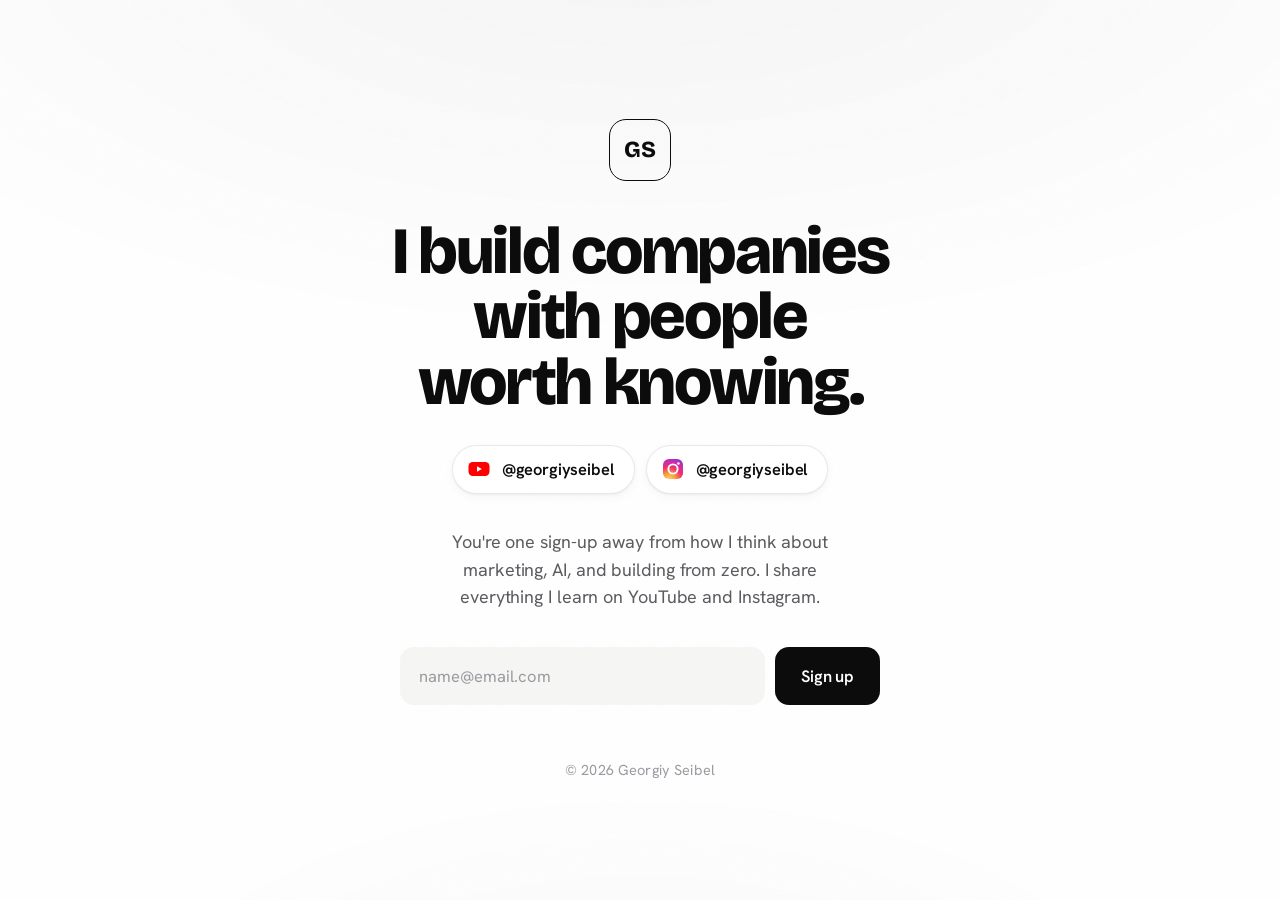
==== index.html @ 94ad02eb "Initial commit: landing page Co-Authored-By: Claude Opus 4.7 (1M context) <noreply@anthropic.com>" ====
<!DOCTYPE html>
<html lang="en">
<head>
<meta charset="UTF-8" />
<meta name="viewport" content="width=device-width, initial-scale=1.0" />
<title>Georgiy Seibel</title>
<meta name="description" content="I build companies with people worth knowing. Marketing, AI, and building from zero." />

<!-- Favicon (inline, no extra file needed) -->
<link rel="icon" type="image/svg+xml" href="data:image/svg+xml,%3Csvg%20xmlns%3D%22http%3A%2F%2Fwww.w3.org%2F2000%2Fsvg%22%20viewBox%3D%220%200%2064%2064%22%3E%3Crect%20x%3D%223%22%20y%3D%223%22%20width%3D%2258%22%20height%3D%2258%22%20rx%3D%2216%22%20fill%3D%22%23ffffff%22%20stroke%3D%22%230c0c0d%22%20stroke-width%3D%224%22%2F%3E%3Ctext%20x%3D%2232%22%20y%3D%2234%22%20font-family%3D%22Arial%2CHelvetica%2Csans-serif%22%20font-weight%3D%22800%22%20font-size%3D%2229%22%20letter-spacing%3D%22-1%22%20fill%3D%22%230c0c0d%22%20text-anchor%3D%22middle%22%20dominant-baseline%3D%22central%22%3EGS%3C%2Ftext%3E%3C%2Fsvg%3E" />

<!-- Social share preview (Open Graph + Twitter). Swap the domain below for your own. -->
<meta property="og:type" content="website" />
<meta property="og:title" content="Georgiy Seibel" />
<meta property="og:description" content="I build companies with people worth knowing. Marketing, AI, and building from zero." />
<meta property="og:url" content="https://georgiyseibel.com/" />
<meta property="og:image" content="https://georgiyseibel.com/og-image.png" />
<meta property="og:image:width" content="1200" />
<meta property="og:image:height" content="630" />
<meta property="og:image:alt" content="Georgiy Seibel — I build companies with people worth knowing." />
<meta name="twitter:card" content="summary_large_image" />
<meta name="twitter:title" content="Georgiy Seibel" />
<meta name="twitter:description" content="I build companies with people worth knowing." />
<meta name="twitter:image" content="https://georgiyseibel.com/og-image.png" />

<link rel="preconnect" href="https://fonts.googleapis.com" />
<link rel="preconnect" href="https://fonts.gstatic.com" crossorigin />
<link href="https://fonts.googleapis.com/css2?family=Bricolage+Grotesque:opsz,wght@12..96,500;12..96,700;12..96,800&family=Hanken+Grotesk:wght@400;500;600&display=swap" rel="stylesheet" />

<style>
  :root{
    --bg: #ffffff;
    --ink: #0c0c0d;
    --ink-soft: #5b5b60;
    --ink-faint: #9a9aa0;
    --line: rgba(12,12,13,.09);
    --line-strong: rgba(12,12,13,.16);
    --card: #ffffff;
    --field: #f5f5f3;
    --radius: 15px;
    --shadow-sm: 0 1px 2px rgba(12,12,13,.05), 0 3px 10px rgba(12,12,13,.04);
    --shadow-md: 0 2px 6px rgba(12,12,13,.07), 0 14px 34px rgba(12,12,13,.09);
    --display: "Bricolage Grotesque", sans-serif;
    --body: "Hanken Grotesk", sans-serif;
  }

  *{ box-sizing:border-box; margin:0; padding:0; }

  html{ -webkit-text-size-adjust:100%; }

  body{
    background: var(--bg);
    color: var(--ink);
    font-family: var(--body);
    min-height:100svh;
    display:flex;
    align-items:center;
    justify-content:center;
    padding: 56px 24px;
    line-height:1.5;
    -webkit-font-smoothing:antialiased;
    text-rendering:optimizeLegibility;
    position:relative;
    overflow-x:hidden;
  }

  /* soft light + grain for depth on the white field */
  body::before{
    content:"";
    position:fixed;
    inset:0;
    background:
      radial-gradient(120% 80% at 50% -10%, rgba(12,12,13,.045), transparent 60%),
      radial-gradient(80% 60% at 50% 120%, rgba(12,12,13,.03), transparent 55%);
    pointer-events:none;
    z-index:0;
  }
  body::after{
    content:"";
    position:fixed;
    inset:0;
    background-image:url("data:image/svg+xml,%3Csvg xmlns='http://www.w3.org/2000/svg' width='160' height='160'%3E%3Cfilter id='n'%3E%3CfeTurbulence type='fractalNoise' baseFrequency='0.85' numOctaves='2' stitchTiles='stitch'/%3E%3C/filter%3E%3Crect width='100%25' height='100%25' filter='url(%23n)'/%3E%3C/svg%3E");
    opacity:.035;
    mix-blend-mode:multiply;
    pointer-events:none;
    z-index:0;
  }

  .wrap{
    position:relative;
    z-index:1;
    width:100%;
    max-width:600px;
    text-align:center;
  }

  /* monogram mark */
  .mark{
    width:62px;
    height:62px;
    margin:0 auto 38px;
    border:1.5px solid var(--ink);
    border-radius:17px;
    display:flex;
    align-items:center;
    justify-content:center;
    font-family:var(--display);
    font-weight:800;
    font-size:23px;
    letter-spacing:-.02em;
    line-height:1;
    color:var(--ink);
    transition:transform .5s cubic-bezier(.2,.8,.2,1), box-shadow .5s ease;
  }
  .mark:hover{ transform:rotate(-4deg) scale(1.05); box-shadow:var(--shadow-md); }

  h1{
    font-family:var(--display);
    font-weight:800;
    font-size:clamp(40px, 11.5vw, 66px);
    line-height:.99;
    letter-spacing:-.035em;
    color:var(--ink);
    margin-bottom:30px;
    text-wrap:balance;
  }
  h1 em{ font-style:normal; }

  .socials{
    display:flex;
    flex-wrap:wrap;
    gap:11px;
    justify-content:center;
    margin-bottom:34px;
  }
  .pill{
    display:inline-flex;
    align-items:center;
    gap:11px;
    padding:11px 19px 11px 14px;
    background:var(--card);
    border:1px solid var(--line);
    border-radius:999px;
    text-decoration:none;
    color:var(--ink);
    font-family:var(--body);
    font-weight:600;
    font-size:16.5px;
    letter-spacing:-.01em;
    box-shadow:var(--shadow-sm);
    transition:transform .28s cubic-bezier(.2,.8,.2,1), box-shadow .28s ease, border-color .28s ease;
  }
  .pill:hover{
    transform:translateY(-3px);
    box-shadow:var(--shadow-md);
    border-color:var(--line-strong);
  }
  .pill .ic{ width:24px; height:24px; flex:none; display:block; }
  .pill .at{ color:var(--ink-faint); font-weight:500; }

  .lede{
    font-size:18px;
    line-height:1.55;
    color:var(--ink-soft);
    max-width:430px;
    margin:0 auto 36px;
    letter-spacing:-.005em;
  }

  /* form */
  form{
    display:flex;
    gap:10px;
    max-width:480px;
    margin:0 auto;
  }
  .field{
    flex:1;
    min-width:0;
    background:var(--field);
    border:1px solid transparent;
    border-radius:14px;
    padding:0 18px;
    height:58px;
    font-family:var(--body);
    font-size:16.5px;
    color:var(--ink);
    transition:border-color .2s ease, background .2s ease, box-shadow .2s ease;
  }
  .field::placeholder{ color:var(--ink-faint); }
  .field:focus{
    outline:none;
    background:#fff;
    border-color:var(--ink);
    box-shadow:0 0 0 4px rgba(12,12,13,.06);
  }
  .btn{
    flex:none;
    height:58px;
    padding:0 26px;
    border:none;
    border-radius:14px;
    background:var(--ink);
    color:#fff;
    font-family:var(--body);
    font-weight:600;
    font-size:16.5px;
    letter-spacing:-.01em;
    cursor:pointer;
    transition:transform .2s cubic-bezier(.2,.8,.2,1), opacity .2s ease, box-shadow .2s ease;
  }
  .btn:hover{ transform:translateY(-2px); box-shadow:0 10px 24px rgba(12,12,13,.22); }
  .btn:active{ transform:translateY(0); }

  .done{
    max-width:480px;
    margin:0 auto;
    height:58px;
    display:none;
    align-items:center;
    justify-content:center;
    gap:9px;
    border:1px solid var(--line);
    border-radius:14px;
    background:var(--card);
    color:var(--ink);
    font-weight:600;
    font-size:16.5px;
    letter-spacing:-.01em;
    box-shadow:var(--shadow-sm);
  }
  .done svg{ width:19px; height:19px; }

  footer{
    margin-top:54px;
    color:var(--ink-faint);
    font-size:14.5px;
    letter-spacing:.01em;
  }

  /* staggered reveal */
  .reveal{ opacity:0; transform:translateY(14px); animation:rise .8s cubic-bezier(.2,.8,.2,1) forwards; }
  @keyframes rise{ to{ opacity:1; transform:none; } }
  .d1{ animation-delay:.05s } .d2{ animation-delay:.16s } .d3{ animation-delay:.27s }
  .d4{ animation-delay:.38s } .d5{ animation-delay:.49s } .d6{ animation-delay:.60s }

  @media (prefers-reduced-motion: reduce){
    .reveal{ animation:none; opacity:1; transform:none; }
    *{ transition:none !important; }
  }

  @media (max-width:420px){
    form{ flex-wrap:wrap; }
    .btn{ width:100%; }
  }
</style>
</head>
<body>
  <main class="wrap">
    <div class="mark reveal d1" aria-label="Georgiy Seibel">GS</div>

    <h1 class="reveal d2">I build companies with people worth&nbsp;<em>knowing.</em></h1>

    <nav class="socials reveal d3" aria-label="Social links">
      <a class="pill" href="https://youtube.com/@georgiyseibel" target="_blank" rel="noopener">
        <svg class="ic" viewBox="0 0 24 24" aria-hidden="true">
          <rect x="1.5" y="5" width="21" height="14" rx="4.2" fill="#FF0000"/>
          <path d="M10 9.2v5.6l4.8-2.8z" fill="#fff"/>
        </svg>
        <span>@georgiyseibel</span>
      </a>

      <a class="pill" href="https://instagram.com/georgiyseibel" target="_blank" rel="noopener">
        <svg class="ic" viewBox="0 0 24 24" aria-hidden="true">
          <defs>
            <radialGradient id="ig" cx="30%" cy="105%" r="130%">
              <stop offset="0%" stop-color="#FFD776"/>
              <stop offset="25%" stop-color="#F8A03C"/>
              <stop offset="50%" stop-color="#F02F6E"/>
              <stop offset="75%" stop-color="#C12CB6"/>
              <stop offset="100%" stop-color="#6A37D8"/>
            </radialGradient>
          </defs>
          <rect x="2" y="2" width="20" height="20" rx="6" fill="url(#ig)"/>
          <circle cx="12" cy="12" r="4.6" fill="none" stroke="#fff" stroke-width="1.9"/>
          <circle cx="17.4" cy="6.6" r="1.25" fill="#fff"/>
        </svg>
        <span>@georgiyseibel</span>
      </a>
    </nav>

    <p class="lede reveal d4">
      You're one sign-up away from how I think about marketing, AI, and
      building from zero. I share everything I learn on YouTube and Instagram.
    </p>

    <form class="reveal d5" id="signup" novalidate>
      <input class="field" type="email" id="email" placeholder="name@email.com" autocomplete="email" aria-label="Email address" />
      <button class="btn" type="submit">Sign up</button>
    </form>

    <div class="done reveal" id="done" role="status">
      <svg viewBox="0 0 24 24" fill="none" aria-hidden="true">
        <path d="M5 12.5l4.2 4.2L19 7" stroke="#0c0c0d" stroke-width="2.4" stroke-linecap="round" stroke-linejoin="round"/>
      </svg>
      You're in — talk soon.
    </div>

    <footer class="reveal d6">© 2026 Georgiy Seibel</footer>
  </main>

<script>
  // Client-side only. To capture real emails, point this at a backend
  // (e.g. a Supabase table, Formspree, or your own endpoint).
  var form = document.getElementById('signup');
  var done = document.getElementById('done');
  var email = document.getElementById('email');

  form.addEventListener('submit', function (e) {
    e.preventDefault();
    var value = email.value.trim();
    var valid = /^[^\s@]+@[^\s@]+\.[^\s@]+$/.test(value);
    if (!valid) {
      email.focus();
      email.style.borderColor = '#e0483c';
      email.style.boxShadow = '0 0 0 4px rgba(224,72,60,.10)';
      return;
    }
    form.style.display = 'none';
    done.style.display = 'flex';
  });

  email.addEventListener('input', function () {
    email.style.borderColor = '';
    email.style.boxShadow = '';
  });
</script>
</body>
</html>
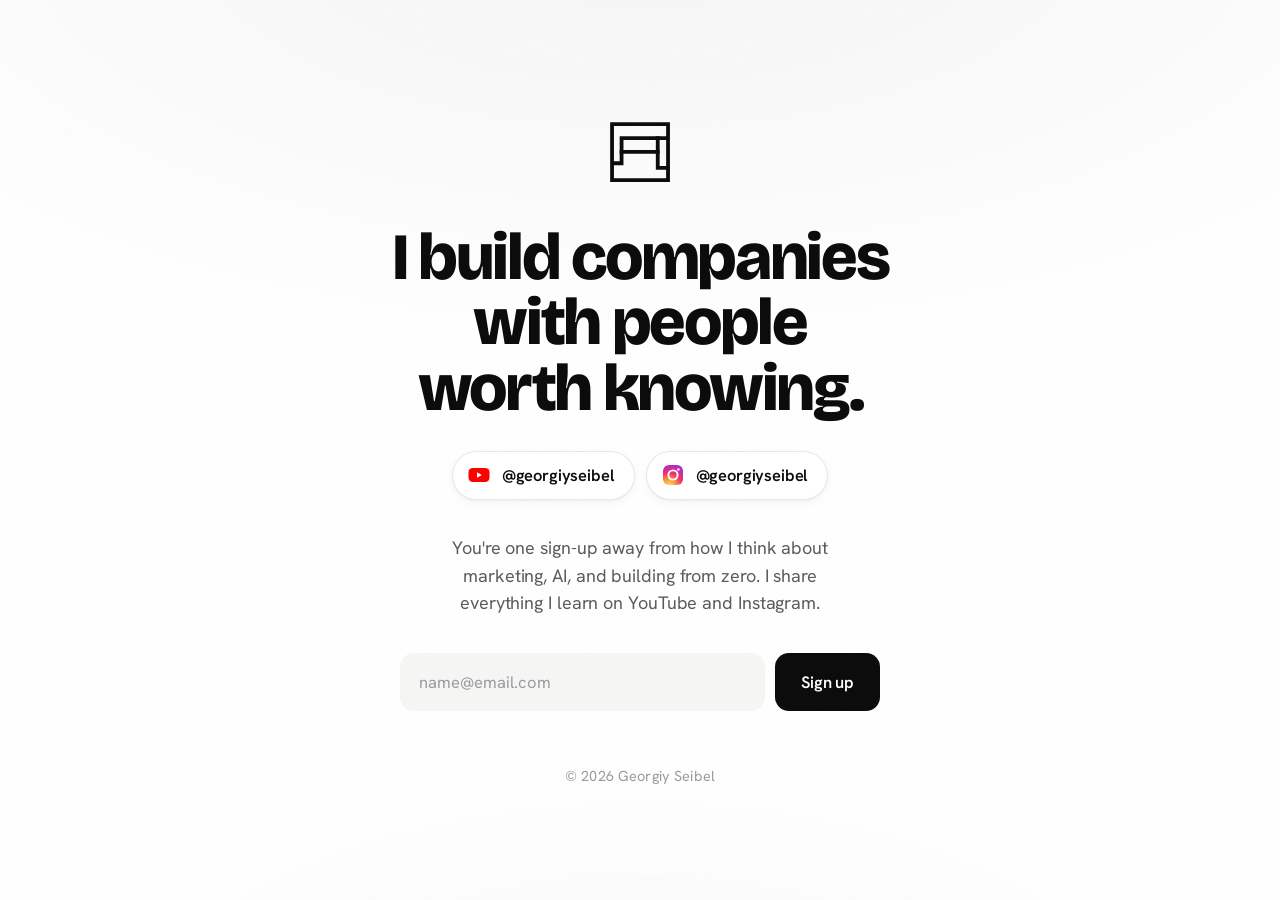
==== commit 2097fc14: "Replace text monogram with SG logo SVG Co-Authored-By: Claude Opus 4.7 (1M context) <noreply@anthrop" ====
--- a/index.html
+++ b/index.html
@@ -7,7 +7,7 @@
 <meta name="description" content="I build companies with people worth knowing. Marketing, AI, and building from zero." />
 
 <!-- Favicon (inline, no extra file needed) -->
-<link rel="icon" type="image/svg+xml" href="data:image/svg+xml,%3Csvg%20xmlns%3D%22http%3A%2F%2Fwww.w3.org%2F2000%2Fsvg%22%20viewBox%3D%220%200%2064%2064%22%3E%3Crect%20x%3D%223%22%20y%3D%223%22%20width%3D%2258%22%20height%3D%2258%22%20rx%3D%2216%22%20fill%3D%22%23ffffff%22%20stroke%3D%22%230c0c0d%22%20stroke-width%3D%224%22%2F%3E%3Ctext%20x%3D%2232%22%20y%3D%2234%22%20font-family%3D%22Arial%2CHelvetica%2Csans-serif%22%20font-weight%3D%22800%22%20font-size%3D%2229%22%20letter-spacing%3D%22-1%22%20fill%3D%22%230c0c0d%22%20text-anchor%3D%22middle%22%20dominant-baseline%3D%22central%22%3EGS%3C%2Ftext%3E%3C%2Fsvg%3E" />
+<link rel="icon" type="image/svg+xml" href="logo.svg" />
 
 <!-- Social share preview (Open Graph + Twitter). Swap the domain below for your own. -->
 <meta property="og:type" content="website" />
@@ -96,23 +96,15 @@
 
   /* monogram mark */
   .mark{
-    width:62px;
-    height:62px;
-    margin:0 auto 38px;
-    border:1.5px solid var(--ink);
-    border-radius:17px;
-    display:flex;
-    align-items:center;
-    justify-content:center;
-    font-family:var(--display);
-    font-weight:800;
-    font-size:23px;
-    letter-spacing:-.02em;
-    line-height:1;
-    color:var(--ink);
-    transition:transform .5s cubic-bezier(.2,.8,.2,1), box-shadow .5s ease;
-  }
-  .mark:hover{ transform:rotate(-4deg) scale(1.05); box-shadow:var(--shadow-md); }
+    width:78px;
+    height:78px;
+    margin:0 auto 34px;
+    display:block;
+    color:var(--ink);
+    transition:transform .5s cubic-bezier(.2,.8,.2,1);
+  }
+  .mark:hover{ transform:rotate(-4deg) scale(1.05); }
+  .mark svg{ width:100%; height:100%; display:block; }
 
   h1{
     font-family:var(--display);
@@ -257,7 +249,13 @@
 </head>
 <body>
   <main class="wrap">
-    <div class="mark reveal d1" aria-label="Georgiy Seibel">GS</div>
+    <div class="mark reveal d1" aria-label="Georgiy Seibel">
+      <svg viewBox="0 0 1024 1024" fill="none" stroke="currentColor" stroke-width="50" stroke-linejoin="miter" stroke-linecap="square" aria-hidden="true">
+        <path d="M 145 660 L 145 145 L 880 145 L 880 880 L 145 880 L 145 660 L 270 660 L 270 330 L 880 330" />
+        <path d="M 270 510 L 745 510 L 745 720 L 880 720" />
+        <path d="M 745 510 L 745 330" />
+      </svg>
+    </div>
 
     <h1 class="reveal d2">I build companies with people worth&nbsp;<em>knowing.</em></h1>
 
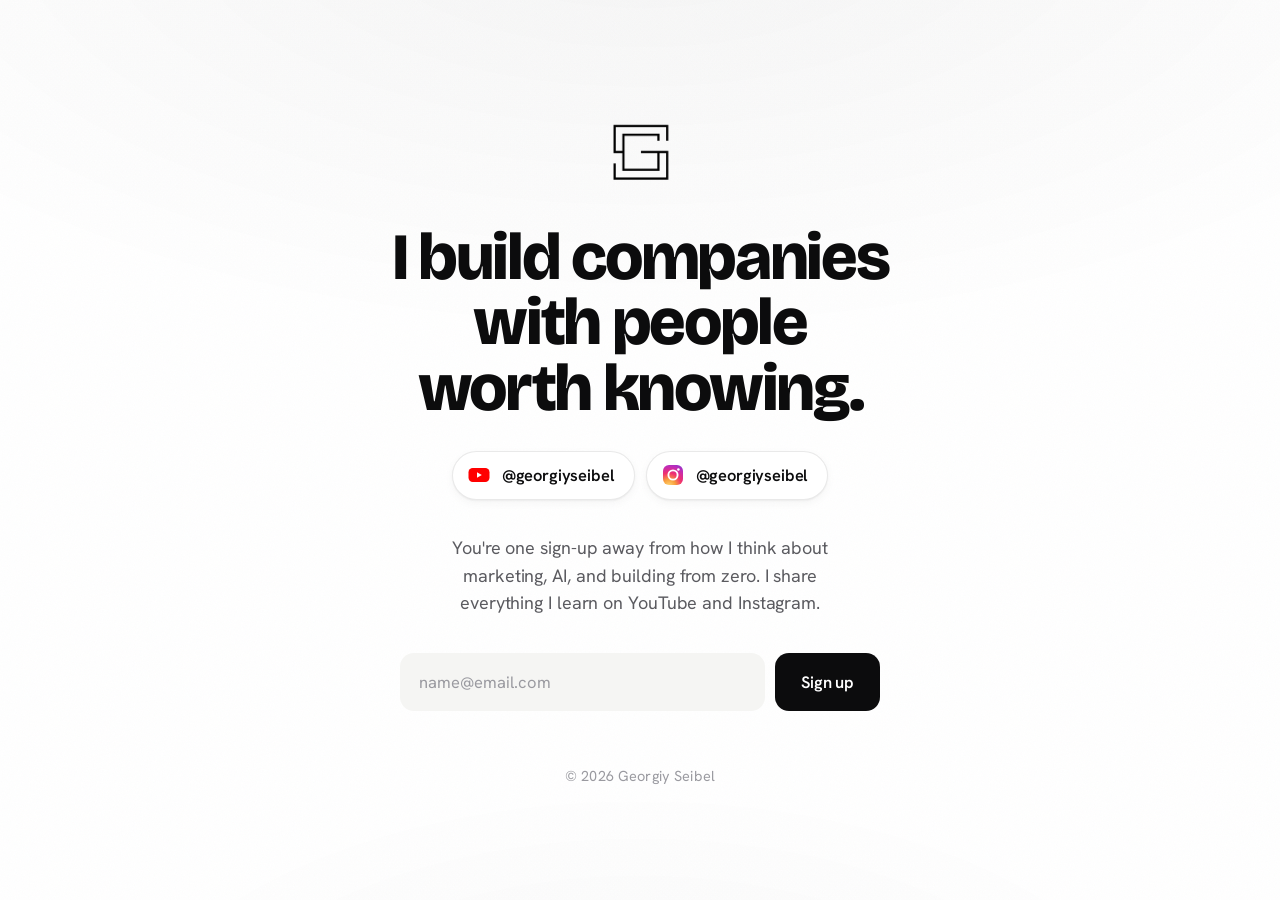
==== commit ccae7f58: "Use real SG logo PNG (transparent) Co-Authored-By: Claude Opus 4.7 (1M context) <noreply@anthropic.c" ====
--- a/index.html
+++ b/index.html
@@ -7,7 +7,7 @@
 <meta name="description" content="I build companies with people worth knowing. Marketing, AI, and building from zero." />
 
 <!-- Favicon (inline, no extra file needed) -->
-<link rel="icon" type="image/svg+xml" href="logo.svg" />
+<link rel="icon" type="image/png" href="logo.png" />
 
 <!-- Social share preview (Open Graph + Twitter). Swap the domain below for your own. -->
 <meta property="og:type" content="website" />
@@ -104,7 +104,7 @@
     transition:transform .5s cubic-bezier(.2,.8,.2,1);
   }
   .mark:hover{ transform:rotate(-4deg) scale(1.05); }
-  .mark svg{ width:100%; height:100%; display:block; }
+  .mark img{ width:100%; height:100%; display:block; }
 
   h1{
     font-family:var(--display);
@@ -250,11 +250,7 @@
 <body>
   <main class="wrap">
     <div class="mark reveal d1" aria-label="Georgiy Seibel">
-      <svg viewBox="0 0 1024 1024" fill="none" stroke="currentColor" stroke-width="50" stroke-linejoin="miter" stroke-linecap="square" aria-hidden="true">
-        <path d="M 145 660 L 145 145 L 880 145 L 880 880 L 145 880 L 145 660 L 270 660 L 270 330 L 880 330" />
-        <path d="M 270 510 L 745 510 L 745 720 L 880 720" />
-        <path d="M 745 510 L 745 330" />
-      </svg>
+      <img src="logo.png" alt="Georgiy Seibel" />
     </div>
 
     <h1 class="reveal d2">I build companies with people worth&nbsp;<em>knowing.</em></h1>
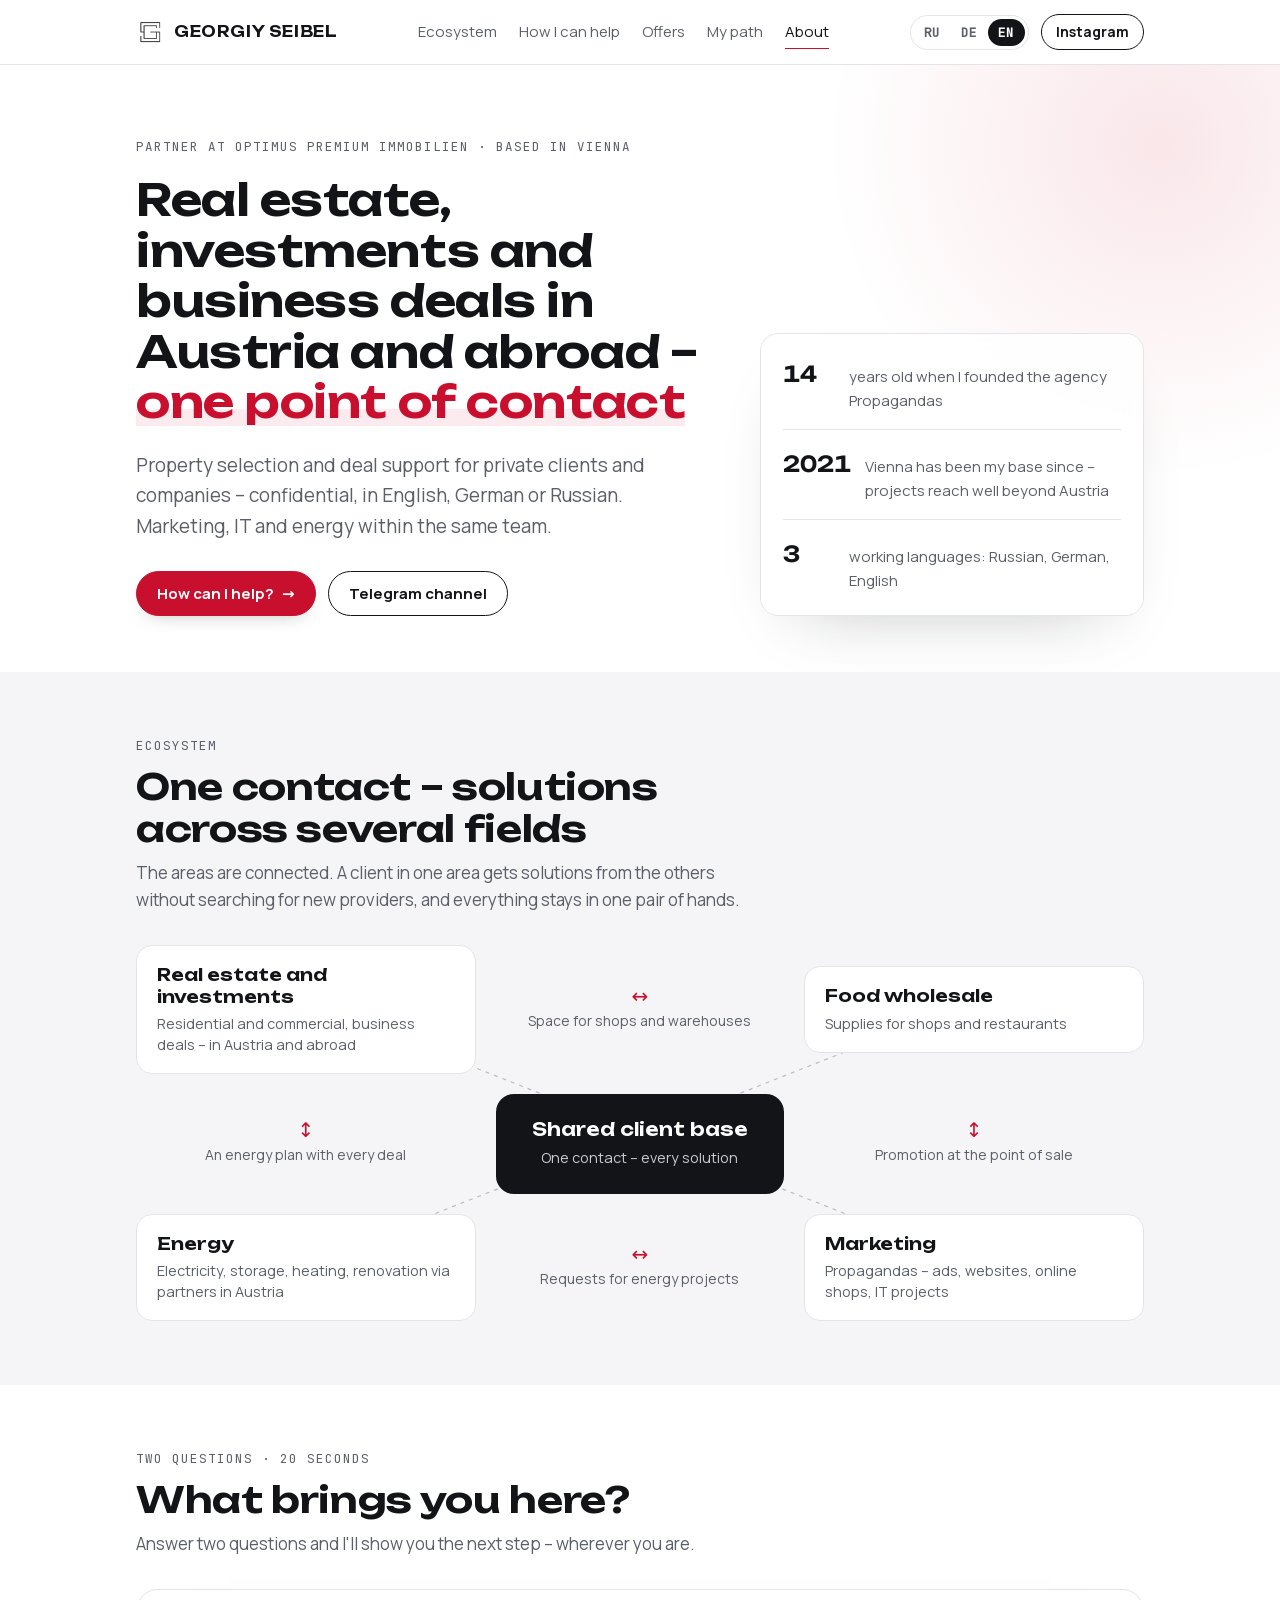
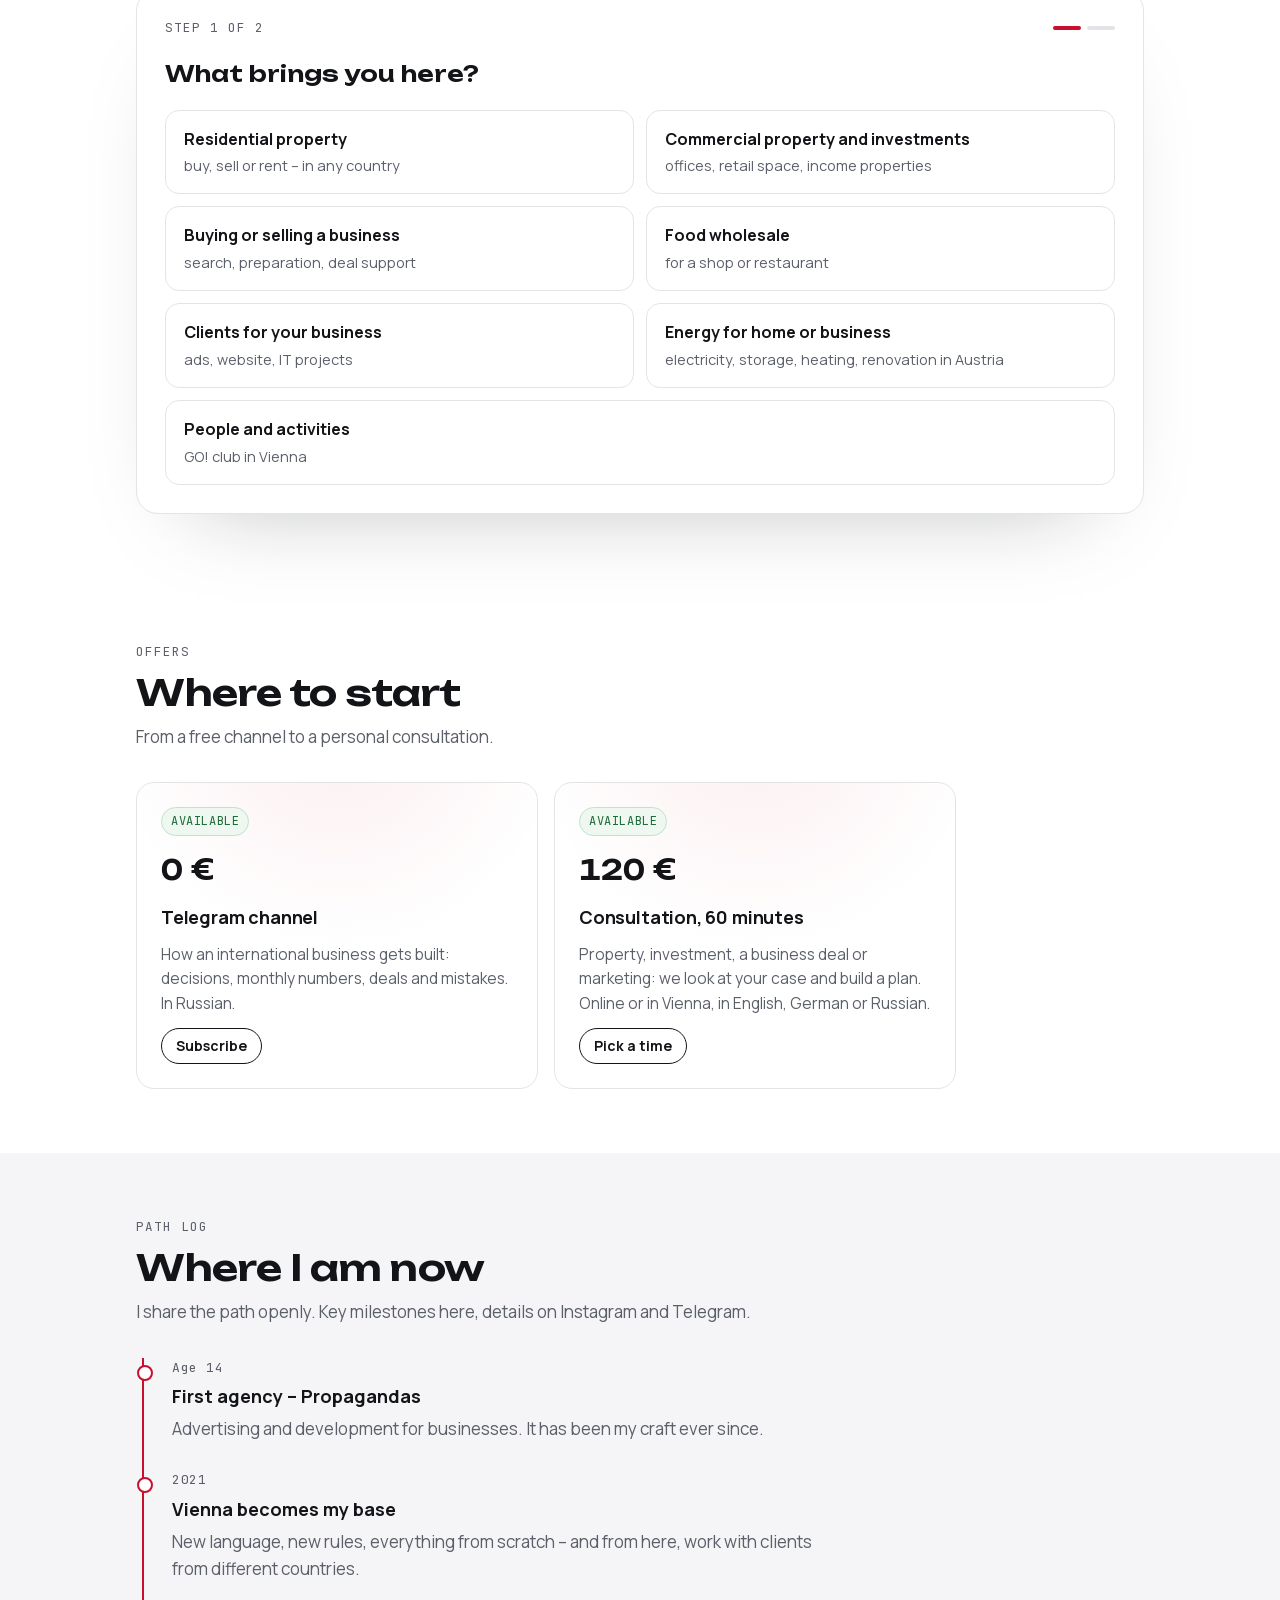
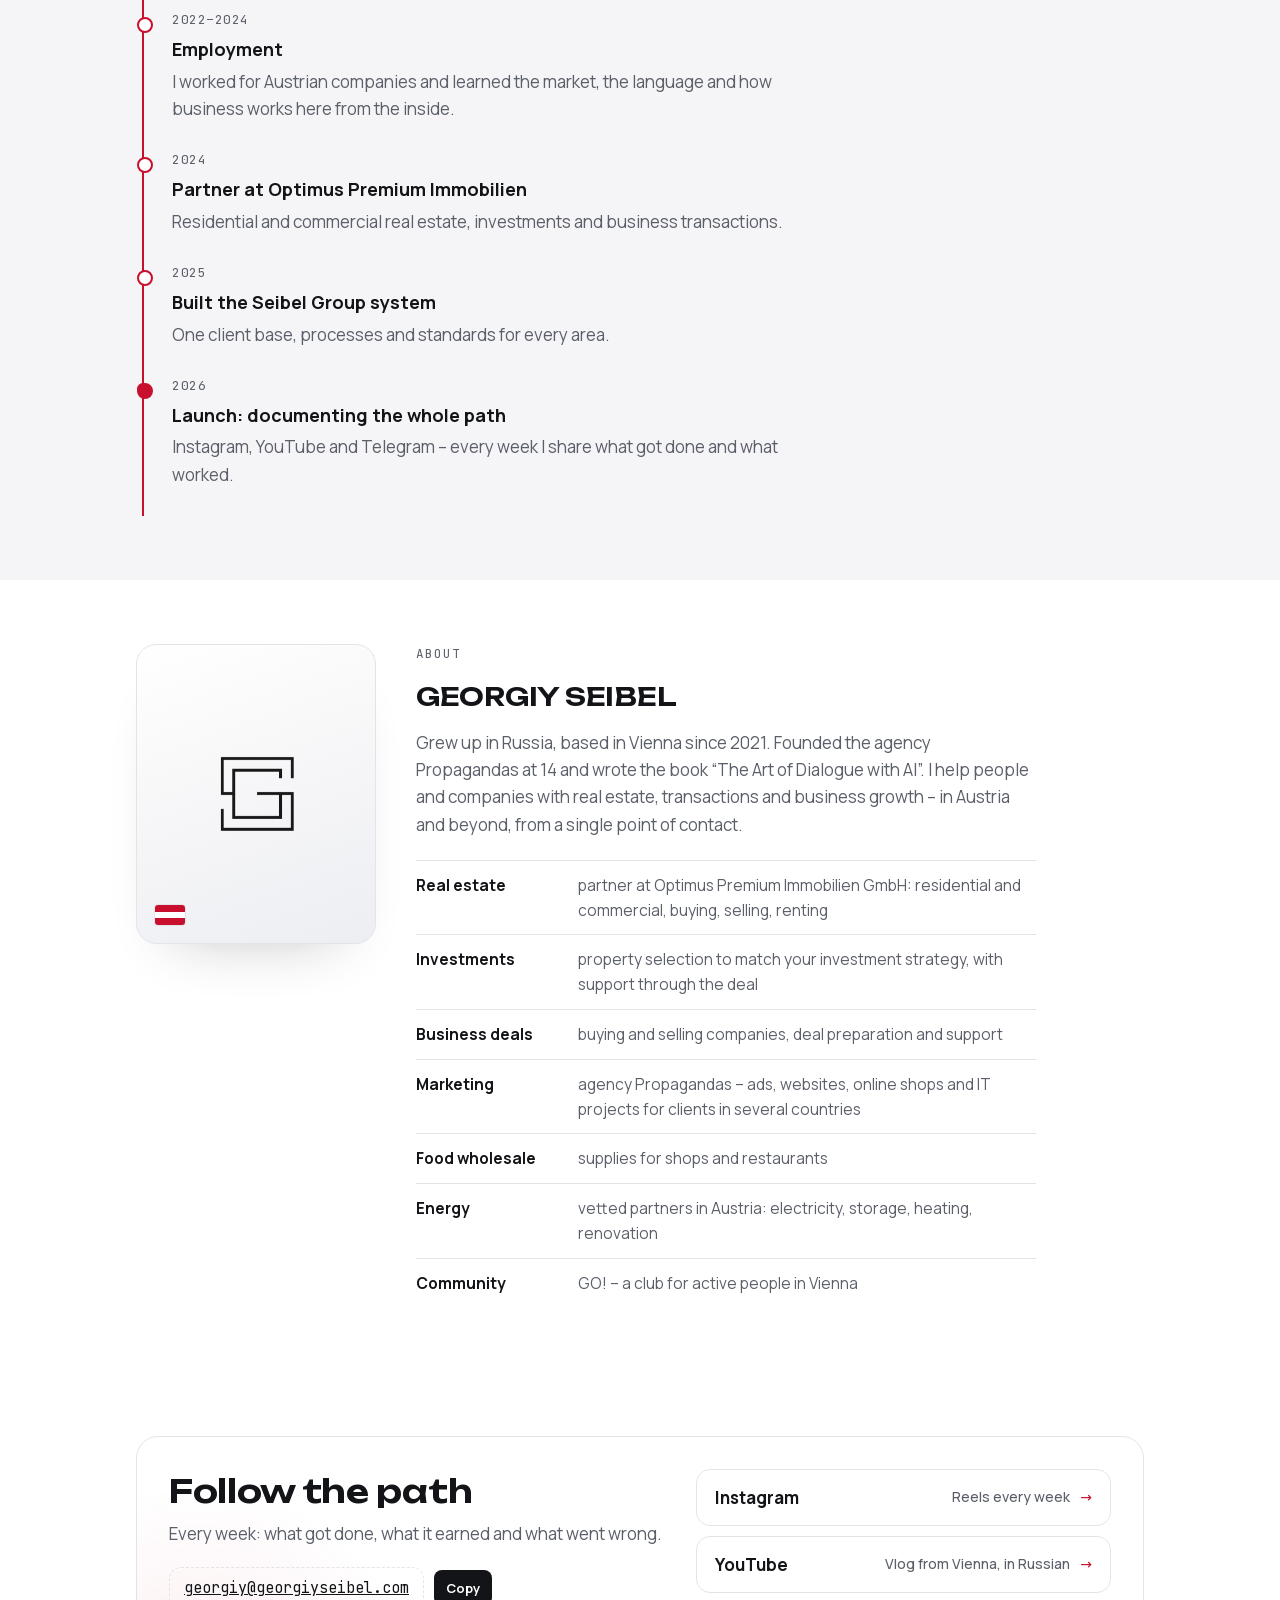
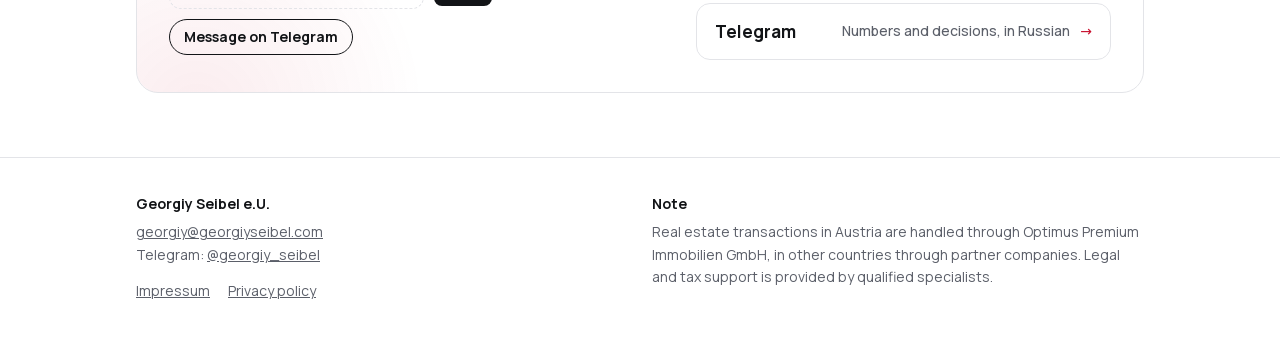
==== commit 56140384: "Relaunch site: new positioning, legal pages, self-hosted fonts" ====
--- a/index.html
+++ b/index.html
@@ -1,333 +1,836 @@
-<!DOCTYPE html>
-<html lang="en">
+<!doctype html>
+<html lang="ru">
 <head>
-<meta charset="UTF-8" />
-<meta name="viewport" content="width=device-width, initial-scale=1.0" />
-<title>Georgiy Seibel</title>
-<meta name="description" content="I build companies with people worth knowing. Marketing, AI, and building from zero." />
-
-<!-- Favicon (inline, no extra file needed) -->
-<link rel="icon" type="image/png" href="logo.png" />
-
-<!-- Social share preview (Open Graph + Twitter). Swap the domain below for your own. -->
-<meta property="og:type" content="website" />
-<meta property="og:title" content="Georgiy Seibel" />
-<meta property="og:description" content="I build companies with people worth knowing. Marketing, AI, and building from zero." />
-<meta property="og:url" content="https://georgiyseibel.com/" />
-<meta property="og:image" content="https://georgiyseibel.com/og-image.png" />
-<meta property="og:image:width" content="1200" />
-<meta property="og:image:height" content="630" />
-<meta property="og:image:alt" content="Georgiy Seibel — I build companies with people worth knowing." />
-<meta name="twitter:card" content="summary_large_image" />
-<meta name="twitter:title" content="Georgiy Seibel" />
-<meta name="twitter:description" content="I build companies with people worth knowing." />
-<meta name="twitter:image" content="https://georgiyseibel.com/og-image.png" />
-
-<link rel="preconnect" href="https://fonts.googleapis.com" />
-<link rel="preconnect" href="https://fonts.gstatic.com" crossorigin />
-<link href="https://fonts.googleapis.com/css2?family=Bricolage+Grotesque:opsz,wght@12..96,500;12..96,700;12..96,800&family=Hanken+Grotesk:wght@400;500;600&display=swap" rel="stylesheet" />
-
+<meta charset="utf-8">
+<meta name="viewport" content="width=device-width, initial-scale=1, viewport-fit=cover">
+<title>GEORGIY SEIBEL</title>
+<meta name="description" content="Недвижимость, инвестиции и сделки с бизнесом в Австрии и за рубежом – из одних рук. Партнёр Optimus Premium Immobilien, база в Вене.">
+<script>document.documentElement.classList.add("js")</script>
+<link rel="icon" type="image/png" href="logo.png">
+<link rel="canonical" href="https://georgiyseibel.com/">
+<meta property="og:type" content="website">
+<meta property="og:url" content="https://georgiyseibel.com/">
+<meta property="og:title" content="GEORGIY SEIBEL">
+<meta property="og:description" content="Недвижимость, инвестиции и сделки с бизнесом в Австрии и за рубежом – из одних рук. Партнёр Optimus Premium Immobilien, база в Вене.">
+<meta property="og:image" content="https://georgiyseibel.com/logo.png">
+<link rel="preload" href="fonts/manrope-cyrillic.woff2" as="font" type="font/woff2" crossorigin>
+<link rel="preload" href="fonts/unbounded-cyrillic.woff2" as="font" type="font/woff2" crossorigin>
+<link rel="stylesheet" href="fonts/fonts.css">
 <style>
-  :root{
-    --bg: #ffffff;
-    --ink: #0c0c0d;
-    --ink-soft: #5b5b60;
-    --ink-faint: #9a9aa0;
-    --line: rgba(12,12,13,.09);
-    --line-strong: rgba(12,12,13,.16);
-    --card: #ffffff;
-    --field: #f5f5f3;
-    --radius: 15px;
-    --shadow-sm: 0 1px 2px rgba(12,12,13,.05), 0 3px 10px rgba(12,12,13,.04);
-    --shadow-md: 0 2px 6px rgba(12,12,13,.07), 0 14px 34px rgba(12,12,13,.09);
-    --display: "Bricolage Grotesque", sans-serif;
-    --body: "Hanken Grotesk", sans-serif;
-  }
-
-  *{ box-sizing:border-box; margin:0; padding:0; }
-
-  html{ -webkit-text-size-adjust:100%; }
-
-  body{
-    background: var(--bg);
-    color: var(--ink);
-    font-family: var(--body);
-    min-height:100svh;
-    display:flex;
-    align-items:center;
-    justify-content:center;
-    padding: 56px 24px;
-    line-height:1.5;
-    -webkit-font-smoothing:antialiased;
-    text-rendering:optimizeLegibility;
-    position:relative;
-    overflow-x:hidden;
-  }
-
-  /* soft light + grain for depth on the white field */
-  body::before{
-    content:"";
-    position:fixed;
-    inset:0;
-    background:
-      radial-gradient(120% 80% at 50% -10%, rgba(12,12,13,.045), transparent 60%),
-      radial-gradient(80% 60% at 50% 120%, rgba(12,12,13,.03), transparent 55%);
-    pointer-events:none;
-    z-index:0;
-  }
-  body::after{
-    content:"";
-    position:fixed;
-    inset:0;
-    background-image:url("data:image/svg+xml,%3Csvg xmlns='http://www.w3.org/2000/svg' width='160' height='160'%3E%3Cfilter id='n'%3E%3CfeTurbulence type='fractalNoise' baseFrequency='0.85' numOctaves='2' stitchTiles='stitch'/%3E%3C/filter%3E%3Crect width='100%25' height='100%25' filter='url(%23n)'/%3E%3C/svg%3E");
-    opacity:.035;
-    mix-blend-mode:multiply;
-    pointer-events:none;
-    z-index:0;
-  }
-
-  .wrap{
-    position:relative;
-    z-index:1;
-    width:100%;
-    max-width:600px;
-    text-align:center;
-  }
-
-  /* monogram mark */
-  .mark{
-    width:78px;
-    height:78px;
-    margin:0 auto 34px;
-    display:block;
-    color:var(--ink);
-    transition:transform .5s cubic-bezier(.2,.8,.2,1);
-  }
-  .mark:hover{ transform:rotate(-4deg) scale(1.05); }
-  .mark img{ width:100%; height:100%; display:block; }
-
-  h1{
-    font-family:var(--display);
-    font-weight:800;
-    font-size:clamp(40px, 11.5vw, 66px);
-    line-height:.99;
-    letter-spacing:-.035em;
-    color:var(--ink);
-    margin-bottom:30px;
-    text-wrap:balance;
-  }
-  h1 em{ font-style:normal; }
-
-  .socials{
-    display:flex;
-    flex-wrap:wrap;
-    gap:11px;
-    justify-content:center;
-    margin-bottom:34px;
-  }
-  .pill{
-    display:inline-flex;
-    align-items:center;
-    gap:11px;
-    padding:11px 19px 11px 14px;
-    background:var(--card);
-    border:1px solid var(--line);
-    border-radius:999px;
-    text-decoration:none;
-    color:var(--ink);
-    font-family:var(--body);
-    font-weight:600;
-    font-size:16.5px;
-    letter-spacing:-.01em;
-    box-shadow:var(--shadow-sm);
-    transition:transform .28s cubic-bezier(.2,.8,.2,1), box-shadow .28s ease, border-color .28s ease;
-  }
-  .pill:hover{
-    transform:translateY(-3px);
-    box-shadow:var(--shadow-md);
-    border-color:var(--line-strong);
-  }
-  .pill .ic{ width:24px; height:24px; flex:none; display:block; }
-  .pill .at{ color:var(--ink-faint); font-weight:500; }
-
-  .lede{
-    font-size:18px;
-    line-height:1.55;
-    color:var(--ink-soft);
-    max-width:430px;
-    margin:0 auto 36px;
-    letter-spacing:-.005em;
-  }
-
-  /* form */
-  form{
-    display:flex;
-    gap:10px;
-    max-width:480px;
-    margin:0 auto;
-  }
-  .field{
-    flex:1;
-    min-width:0;
-    background:var(--field);
-    border:1px solid transparent;
-    border-radius:14px;
-    padding:0 18px;
-    height:58px;
-    font-family:var(--body);
-    font-size:16.5px;
-    color:var(--ink);
-    transition:border-color .2s ease, background .2s ease, box-shadow .2s ease;
-  }
-  .field::placeholder{ color:var(--ink-faint); }
-  .field:focus{
-    outline:none;
-    background:#fff;
-    border-color:var(--ink);
-    box-shadow:0 0 0 4px rgba(12,12,13,.06);
-  }
-  .btn{
-    flex:none;
-    height:58px;
-    padding:0 26px;
-    border:none;
-    border-radius:14px;
-    background:var(--ink);
-    color:#fff;
-    font-family:var(--body);
-    font-weight:600;
-    font-size:16.5px;
-    letter-spacing:-.01em;
-    cursor:pointer;
-    transition:transform .2s cubic-bezier(.2,.8,.2,1), opacity .2s ease, box-shadow .2s ease;
-  }
-  .btn:hover{ transform:translateY(-2px); box-shadow:0 10px 24px rgba(12,12,13,.22); }
-  .btn:active{ transform:translateY(0); }
-
-  .done{
-    max-width:480px;
-    margin:0 auto;
-    height:58px;
-    display:none;
-    align-items:center;
-    justify-content:center;
-    gap:9px;
-    border:1px solid var(--line);
-    border-radius:14px;
-    background:var(--card);
-    color:var(--ink);
-    font-weight:600;
-    font-size:16.5px;
-    letter-spacing:-.01em;
-    box-shadow:var(--shadow-sm);
-  }
-  .done svg{ width:19px; height:19px; }
-
-  footer{
-    margin-top:54px;
-    color:var(--ink-faint);
-    font-size:14.5px;
-    letter-spacing:.01em;
-  }
-
-  /* staggered reveal */
-  .reveal{ opacity:0; transform:translateY(14px); animation:rise .8s cubic-bezier(.2,.8,.2,1) forwards; }
-  @keyframes rise{ to{ opacity:1; transform:none; } }
-  .d1{ animation-delay:.05s } .d2{ animation-delay:.16s } .d3{ animation-delay:.27s }
-  .d4{ animation-delay:.38s } .d5{ animation-delay:.49s } .d6{ animation-delay:.60s }
-
-  @media (prefers-reduced-motion: reduce){
-    .reveal{ animation:none; opacity:1; transform:none; }
-    *{ transition:none !important; }
-  }
-
-  @media (max-width:420px){
-    form{ flex-wrap:wrap; }
-    .btn{ width:100%; }
-  }
+:root{
+  --bg:#ffffff; --ink:#121417; --muted:#5b5f69; --line:#e3e4e8; --soft:#f5f5f7;
+  --red:#c8102e; --red-soft:#fcebee; --red-ink:#8f0b21;
+  --f-display:"Unbounded","Manrope",system-ui,sans-serif;
+  --f-body:"Manrope",system-ui,-apple-system,"Segoe UI",sans-serif;
+  --f-mono:"JetBrains Mono",ui-monospace,Menlo,monospace;
+  --wrap:1040px;
+  color-scheme:light;
+}
+*{box-sizing:border-box}
+html{scroll-behavior:smooth}
+@media (prefers-reduced-motion:reduce){html{scroll-behavior:auto}*{transition:none!important}}
+body{margin:0;background:var(--bg);color:var(--ink);font-family:var(--f-body);font-size:17px;line-height:1.6;-webkit-font-smoothing:antialiased}
+.wrap{max-width:var(--wrap);margin:0 auto;padding-left:max(16px,env(safe-area-inset-left,0px));padding-right:max(16px,env(safe-area-inset-right,0px))}
+a{color:inherit}
+:focus-visible{outline:2px solid var(--red);outline-offset:3px;border-radius:4px}
+h1,h2,h3{font-family:var(--f-display);font-weight:600;line-height:1.15;text-wrap:balance;margin:0;letter-spacing:-0.01em}
+p{margin:0}
+.eyebrow{font-family:var(--f-mono);font-size:12.5px;letter-spacing:.08em;text-transform:uppercase;color:var(--muted)}
+.flag{display:inline-flex;flex-direction:column;width:22px;height:15px;border-radius:2px;overflow:hidden;box-shadow:0 0 0 1px var(--line);flex:none}
+.flag i{flex:1;background:var(--red)} .flag i:nth-child(2){background:#fff}
+
+/* header */
+.top{position:sticky;top:env(safe-area-inset-top,0px);z-index:20;background:rgba(255,255,255,.92);backdrop-filter:saturate(1.4) blur(8px);border-bottom:1px solid var(--line)}
+body::before{content:"";position:fixed;inset:0 0 auto;height:env(safe-area-inset-top,0px);z-index:21;background:#fff}
+.top .wrap{display:flex;align-items:center;justify-content:space-between;gap:16px;padding-block:14px}
+.logo{display:flex;align-items:center;gap:10px;font-family:var(--f-display);font-weight:600;font-size:15px;letter-spacing:.04em;text-decoration:none;white-space:nowrap}
+.logo .mark{width:28px;height:28px;display:block}
+.nav{display:flex;gap:22px;font-size:15px}
+.nav a{text-decoration:none;color:var(--muted);white-space:nowrap} .nav a:hover{color:var(--ink)}
+.right{display:flex;align-items:center;gap:12px}
+.langs{display:inline-flex;border:1.5px solid var(--line);border-radius:999px;padding:3px}
+.langs button{font:600 13px/1 var(--f-mono);letter-spacing:.04em;border:0;background:transparent;color:var(--muted);padding:7px 10px;border-radius:999px;cursor:pointer}
+.langs button[aria-pressed="true"]{background:var(--ink);color:#fff}
+@media (max-width:900px){.nav{display:none}}
+@media (max-width:520px){.right .btn{display:none}}
+
+/* buttons */
+.btn{display:inline-flex;align-items:center;gap:8px;font:600 15px/1 var(--f-body);padding:14px 20px;border-radius:999px;text-decoration:none;border:1.5px solid var(--ink);cursor:pointer;background:transparent;color:var(--ink);transition:background .15s,color .15s}
+.btn:hover{background:var(--ink);color:#fff}
+.btn.primary{background:var(--red);border-color:var(--red);color:#fff}
+.btn.primary:hover{background:var(--red-ink);border-color:var(--red-ink)}
+.btn.sm{padding:10px 14px;font-size:14px}
+
+/* hero */
+.hero{padding-block:72px 56px}
+.hero .wrap{display:grid;grid-template-columns:1.5fr 1fr;gap:48px;align-items:end}
+.hero .wrap>*{min-width:0}
+.hero h1{font-size:clamp(28px,3.7vw,44px);margin-top:18px;hyphens:auto}
+.hero h1 em{font-style:normal;color:var(--red)}
+.lead{font-size:19px;color:var(--muted);margin-top:22px;max-width:56ch}
+.cta{display:flex;flex-wrap:wrap;gap:12px;margin-top:30px}
+.facts{border:1px solid var(--line);border-radius:18px;padding:22px;display:grid;gap:16px}
+.fact{display:grid;grid-template-columns:auto 1fr;gap:4px 14px;align-items:baseline}
+.fact b{font-family:var(--f-display);font-weight:600;font-size:22px;font-variant-numeric:tabular-nums}
+.fact span{color:var(--muted);font-size:15px}
+.facts hr{border:0;border-top:1px solid var(--line);margin:0}
+@media (max-width:820px){.hero{padding-block:44px 40px}.hero .wrap{grid-template-columns:1fr;gap:32px}}
+
+/* sections */
+section{padding-block:64px}
+.sec-head{display:grid;gap:10px;margin-bottom:32px;max-width:640px}
+.sec-head h2{font-size:clamp(26px,3.4vw,36px)}
+.sec-head p{color:var(--muted)}
+.band{background:var(--soft)}
+
+/* quiz */
+.quiz{background:#fff;border:1px solid var(--line);border-radius:22px;padding:28px}
+@media (max-width:480px){.quiz{padding:20px}}
+.q-top{display:flex;justify-content:space-between;align-items:center;gap:12px;margin-bottom:18px}
+.dots{display:flex;gap:6px}.dots i{width:28px;height:4px;border-radius:2px;background:var(--line)}.dots i.on{background:var(--red)}
+.q-title{font-family:var(--f-display);font-weight:600;font-size:22px;margin-bottom:18px}
+.opts{display:grid;grid-template-columns:repeat(2,minmax(0,1fr));gap:12px}
+.opt:last-child:nth-child(odd){grid-column:1/-1}
+@media (max-width:620px){.opts{grid-template-columns:1fr}}
+.opt{text-align:left;font:inherit;color:inherit;background:#fff;border:1.5px solid var(--line);border-radius:14px;padding:16px 18px;cursor:pointer;display:grid;gap:2px;transition:border-color .15s,background .15s}
+.opt:hover{border-color:var(--ink)}
+.opt[aria-pressed="true"]{border-color:var(--red);background:var(--red-soft)}
+.opt b{font-weight:700;font-size:16px}.opt span{color:var(--muted);font-size:14.5px}
+.result{display:grid;gap:14px}
+.result .tag{justify-self:start;font-family:var(--f-mono);font-size:12px;letter-spacing:.06em;text-transform:uppercase;color:var(--red-ink);background:var(--red-soft);padding:5px 10px;border-radius:999px}
+.result h3{font-size:24px}
+.result p{color:var(--muted);max-width:60ch}
+.row{display:flex;flex-wrap:wrap;gap:10px;align-items:center}
+.back{background:none;border:0;font:500 14px var(--f-body);color:var(--muted);cursor:pointer;padding:6px 0;text-decoration:underline;text-underline-offset:3px}
+
+/* email copy */
+.mail{display:inline-flex;align-items:center;gap:10px;border:1px dashed var(--line);border-radius:12px;padding:8px 14px;font-family:var(--f-mono);font-size:15px;user-select:all;max-width:100%;overflow-wrap:anywhere}
+.copy{font:600 13px var(--f-body);border:0;background:var(--ink);color:#fff;border-radius:8px;padding:9px 12px;cursor:pointer;user-select:none}
+
+/* products */
+.prods{display:grid;grid-template-columns:repeat(2,minmax(0,1fr));max-width:820px;gap:16px}
+@media (max-width:860px){.prods{grid-template-columns:1fr}}
+.prod{border:1px solid var(--line);border-radius:18px;padding:24px;display:flex;flex-direction:column;gap:12px;background:#fff}
+.prod .price{font-family:var(--f-display);font-weight:600;font-size:28px;font-variant-numeric:tabular-nums}
+.prod h3{font-family:var(--f-body);font-weight:700;font-size:18px;line-height:1.35}
+.prod p{color:var(--muted);font-size:15.5px;flex:1}
+.prod .btn{align-self:flex-start}
+.status{align-self:flex-start;font-family:var(--f-mono);font-size:12px;letter-spacing:.05em;text-transform:uppercase;padding:4px 9px;border-radius:999px;border:1px solid var(--line);color:var(--muted)}
+.status.live{border-color:#bfe3cc;color:#1f6b3a;background:#eef8f1}
+
+/* path */
+.path{display:grid;border-left:2px solid var(--line);margin-left:6px}
+.step{position:relative;padding:0 0 28px 28px;display:grid;gap:4px;max-width:680px}
+.step::before{content:"";position:absolute;left:-7px;top:7px;width:12px;height:12px;border-radius:50%;background:#fff;border:2px solid var(--muted)}
+.step.now::before{border-color:var(--red);background:var(--red)}
+.step .when{font-family:var(--f-mono);font-size:13px;color:var(--muted);letter-spacing:.04em}
+.step b{font-size:18px}
+.step p{color:var(--muted)}
+
+/* about */
+.about{display:grid;grid-template-columns:240px 1fr;gap:40px;align-items:start}
+@media (max-width:760px){.about{grid-template-columns:1fr}.portrait{max-width:220px}}
+.portrait{aspect-ratio:4/5;width:100%;border-radius:20px;background:var(--soft);border:1px solid var(--line);display:grid;place-items:center}
+.portrait img{width:44%;height:auto;opacity:.9}
+.about-text{display:grid;gap:18px;max-width:62ch;min-width:0}
+.about-text p{color:var(--muted)}
+.areas{display:grid;margin-top:4px}
+.area{display:grid;grid-template-columns:150px 1fr;gap:12px;padding-block:12px;border-top:1px solid var(--line);font-size:15.5px}
+.area b{font-weight:700}.area span{color:var(--muted)}
+@media (max-width:480px){.area{grid-template-columns:1fr;gap:2px}}
+
+/* subscribe */
+.sub{border:1px solid var(--line);border-radius:22px;padding:32px;display:grid;grid-template-columns:1.2fr 1fr;gap:28px;align-items:center}
+.sub>*{min-width:0}
+@media (max-width:760px){.sub{grid-template-columns:1fr;padding:22px}}
+.sub h2{font-size:clamp(24px,3vw,32px)}
+.sub p{color:var(--muted);margin-top:10px}
+.socials{display:grid;gap:10px}
+.social{display:flex;justify-content:space-between;align-items:center;gap:12px;border:1.5px solid var(--line);border-radius:14px;padding:14px 18px;text-decoration:none;font-weight:700;transition:border-color .15s}
+.social:hover{border-color:var(--ink)}
+.social span{font-weight:500;color:var(--muted);font-size:14px;text-align:right}
+
+/* footer */
+footer{border-top:1px solid var(--line);padding-block:36px 48px;color:var(--muted);font-size:14px}
+footer .wrap{display:grid;grid-template-columns:1fr 1fr;gap:24px}
+@media (max-width:640px){footer .wrap{grid-template-columns:1fr}}
+footer h4{font:700 14px var(--f-body);color:var(--ink);margin:0 0 8px}
+footer .legal{display:flex;flex-wrap:wrap;gap:6px 18px;margin-top:14px}
+
+/* ecosystem */
+.eco{position:relative;display:grid;grid-template-columns:minmax(0,1fr) minmax(0,.85fr) minmax(0,1fr);gap:20px;align-items:center}
+.eco-lines{position:absolute;inset:0;width:100%;height:100%;pointer-events:none;z-index:0}
+.eco-lines line{stroke:#b9bcc4;stroke-width:1.2;stroke-dasharray:4 5;vector-effect:non-scaling-stroke}
+.eco>:not(svg){position:relative;z-index:1}
+.node{background:#fff;border:1.5px solid var(--line);border-radius:16px;padding:18px 20px;display:grid;gap:6px}
+.node b{font-family:var(--f-display);font-weight:600;font-size:17px;line-height:1.25}
+.node span{color:var(--muted);font-size:14.5px;line-height:1.45}
+.core{background:var(--ink);color:#fff;border-radius:18px;padding:24px 20px;text-align:center;display:grid;gap:6px}
+.core b{font-family:var(--f-display);font-weight:600;font-size:18px;line-height:1.25}
+.core span{color:#c8cad1;font-size:14.5px}
+.link{display:grid;justify-items:center;gap:4px;text-align:center;font-size:14px;color:var(--muted);padding:4px 6px}
+.link .mark{color:var(--red);font-size:20px;line-height:1}
+.link .pair,.eco-how{display:none}
+.a11{grid-area:1/1}.a12{grid-area:1/2}.a13{grid-area:1/3}.a21{grid-area:2/1}.a22{grid-area:2/2}.a23{grid-area:2/3}.a31{grid-area:3/1}.a32{grid-area:3/2}.a33{grid-area:3/3}
+@media (max-width:760px){
+  .eco{grid-template-columns:1fr;gap:12px}
+  .eco-lines,.link .mark{display:none}
+  .eco>*{grid-area:auto!important}
+  .core{order:0}.node{order:1}.eco-how{order:2;display:block;font-weight:700;margin-top:14px}
+  .link{order:3;display:grid;justify-items:start;text-align:left;border-top:1px solid var(--line);padding:12px 0 0;gap:2px}
+  .link .pair{display:block;font-weight:700;color:var(--ink)}
+}
+
+/* motion */
+:root{--ease:cubic-bezier(.16,1,.3,1)}
+.js [data-reveal]{opacity:0;transform:translateY(22px);transition:opacity .8s var(--ease),transform .9s var(--ease),filter .9s var(--ease);transition-delay:calc(var(--i,0)*80ms)}
+.js [data-reveal="blur"]{filter:blur(8px)}
+.js [data-reveal="scale"]{transform:translateY(14px) scale(.97)}
+.js [data-reveal].in{opacity:1;transform:none;filter:none}
+.progress{position:fixed;top:env(safe-area-inset-top,0px);left:0;right:0;height:2px;background:var(--red);transform-origin:left;transform:scaleX(0);z-index:30;display:none;pointer-events:none}
+@supports (animation-timeline:scroll()){.progress{display:block;animation:grow-x linear both;animation-timeline:scroll(root)}}
+@keyframes grow-x{to{transform:scaleX(1)}}
+@keyframes qIn{from{opacity:0;transform:translateY(12px)}}
+@keyframes stripe{from{transform:scaleX(0)}}
+@keyframes ring{0%{opacity:.55;transform:scale(1)}100%{opacity:0;transform:scale(1.14)}}
+@keyframes flow{to{stroke-dashoffset:-18}}
+@keyframes grow-y{to{transform:scaleY(1)}}
+main,footer{transition:opacity .18s ease}
+.swapping main,.swapping footer{opacity:0}
+
+/* header in motion */
+.top{transition:box-shadow .35s ease,background .35s ease}
+.top.scrolled{background:rgba(255,255,255,.96);box-shadow:0 10px 30px -18px rgba(18,20,23,.25)}
+.nav a{position:relative;padding-block:4px;transition:color .25s}
+.nav a::after{content:"";position:absolute;left:0;right:0;bottom:-1px;height:1.5px;background:var(--red);transform:scaleX(0);transform-origin:right;transition:transform .45s var(--ease)}
+.nav a:hover::after,.nav a.active::after{transform:scaleX(1);transform-origin:left}
+.nav a.active{color:var(--ink)}
+.langs{position:relative}
+.langs .pill{position:absolute;top:3px;bottom:3px;left:0;width:0;border-radius:999px;background:var(--ink);transition:transform .5s var(--ease)}
+.langs button{position:relative;transition:color .3s}
+.langs.has-pill button[aria-pressed="true"]{background:transparent}
+
+/* buttons in motion */
+.btn{position:relative;overflow:hidden;isolation:isolate;transition:background .25s,color .3s,border-color .3s,transform .35s var(--ease),box-shadow .35s var(--ease)}
+.btn:active{transform:scale(.97)}
+.btn:not(.primary):hover{background:transparent}
+.btn:not(.primary)::before{content:"";position:absolute;inset:0;z-index:-1;background:var(--ink);border-radius:inherit;transform:scaleY(0);transform-origin:bottom;transition:transform .45s var(--ease)}
+.btn:not(.primary):hover::before{transform:scaleY(1)}
+.btn.primary{box-shadow:0 8px 20px -12px rgba(18,20,23,.35)}
+.btn.primary:hover{box-shadow:0 14px 28px -14px rgba(18,20,23,.4)}
+.btn.primary::before{content:"";position:absolute;inset:0;z-index:-1;background:linear-gradient(110deg,transparent 30%,rgba(255,255,255,.3) 50%,transparent 70%);transform:translateX(-120%);transition:transform .9s var(--ease)}
+.btn.primary:hover::before{transform:translateX(120%)}
+.btn.primary::after{content:"→";display:inline-block;transition:transform .4s var(--ease)}
+.btn.primary:hover::after{transform:translateX(4px)}
+
+/* hero detail */
+.hero{position:relative;overflow:hidden;isolation:isolate}
+.hero::before{content:"";position:absolute;z-index:-1;width:760px;height:760px;right:-260px;top:-300px;background:radial-gradient(circle,rgba(200,16,46,.10),rgba(200,16,46,0) 62%);pointer-events:none}
+.hero h1 em{background:linear-gradient(transparent 64%,var(--red-soft) 64%,var(--red-soft) 94%,transparent 94%) no-repeat 0 0/0% 100%;-webkit-box-decoration-break:clone;box-decoration-break:clone;transition:background-size 1.2s var(--ease) .75s}
+.hero h1.in em,html:not(.js) .hero h1 em{background-size:100% 100%}
+.facts{background:rgba(255,255,255,.82);-webkit-backdrop-filter:blur(8px);backdrop-filter:blur(8px);box-shadow:0 30px 70px -40px rgba(18,20,23,.28)}
+.fact b{min-width:2.6ch}
+
+/* ecosystem detail */
+.node,.link,.core{transition:opacity .4s ease,transform .45s var(--ease),border-color .3s,box-shadow .45s var(--ease),color .3s}
+.node:hover,.node.hot{border-color:var(--ink);transform:translateY(-3px);box-shadow:0 22px 44px -28px rgba(18,20,23,.35)}
+.eco.focus .node:not(.hot),.eco.focus .link:not(.hot){opacity:.4}
+.link.hot{color:var(--ink)}
+.link .mark{display:inline-block;transition:transform .45s var(--ease)}
+.link.hot .mark{transform:scale(1.35)}
+.core{position:relative}
+.core::after{content:"";position:absolute;inset:-1px;border-radius:inherit;border:1.5px solid var(--red);opacity:0;animation:ring 3.4s var(--ease) infinite;pointer-events:none}
+.js .eco-lines line{opacity:0;transition:opacity 1.2s ease .6s,stroke .3s}
+.eco.in .eco-lines line{opacity:1}
+.eco-lines line.hot{stroke:var(--red);animation:flow 1.1s linear infinite}
+
+/* quiz detail */
+.quiz{box-shadow:0 40px 90px -60px rgba(18,20,23,.35)}
+.quiz>*{animation:qIn .5s var(--ease) both}
+.opt{position:relative;padding-right:44px;animation:qIn .55s var(--ease) both;animation-delay:calc(var(--i,0)*45ms);transition:border-color .2s,background .2s,transform .35s var(--ease),box-shadow .35s var(--ease)}
+.opt:hover{transform:translateY(-2px);box-shadow:0 14px 28px -20px rgba(18,20,23,.4)}
+.opt:active{transform:scale(.985)}
+.opt::after{content:"→";position:absolute;right:18px;top:50%;color:var(--red);opacity:0;transform:translate(-8px,-50%);transition:opacity .3s,transform .4s var(--ease)}
+.opt:hover::after{opacity:1;transform:translate(0,-50%)}
+.dots i{transition:background .4s}
+.dots i.on:last-of-type{width:40px}
+.result>*{animation:qIn .6s var(--ease) both}
+.result>:nth-child(2){animation-delay:.06s}.result>:nth-child(3){animation-delay:.12s}.result>:nth-child(4){animation-delay:.18s}.result>:nth-child(5){animation-delay:.24s}
+
+/* products detail */
+.prod{position:relative;background:radial-gradient(380px circle at var(--x,50%) var(--y,-20%),rgba(200,16,46,.07),transparent 60%),#fff;transition:transform .5s var(--ease),box-shadow .5s var(--ease),border-color .3s}
+.prod:hover{transform:translateY(-5px);border-color:#d3d5db;box-shadow:0 34px 64px -40px rgba(18,20,23,.4)}
+.prod .price{transition:color .3s}
+.prod:hover .price{color:var(--red)}
+
+/* path detail */
+.path{position:relative}
+.path::before{content:"";position:absolute;left:-2px;top:0;bottom:0;width:2px;background:var(--red);transform-origin:top;transform:scaleY(0);transition:transform 2s var(--ease) .2s}
+.path.in::before{transform:scaleY(1)}
+@supports (animation-timeline:view()){.path::before{transition:none;animation:grow-y linear both;animation-timeline:view();animation-range:entry 10% cover 65%}}
+.step::before{z-index:1;transition:border-color .5s,background .5s,transform .5s var(--ease)}
+.step.in::before{border-color:var(--red)}
+.step.now::after{content:"";position:absolute;left:-7px;top:7px;width:12px;height:12px;border-radius:50%;border:2px solid var(--red);animation:ring 2.4s var(--ease) infinite;box-sizing:border-box}
+.step b{transition:color .3s}
+.step:hover b{color:var(--red)}
+
+/* about detail */
+.portrait{position:relative;overflow:hidden;background:linear-gradient(160deg,#fff 0%,var(--soft) 55%,#eceef2 100%);box-shadow:0 30px 60px -40px rgba(18,20,23,.3)}
+.portrait::after{content:"";position:absolute;left:18px;bottom:18px;width:30px;height:20px;border-radius:3px;background:linear-gradient(var(--red) 33.3%,#fff 33.3% 66.6%,var(--red) 66.6%);box-shadow:0 0 0 1px var(--line)}
+.area{position:relative}
+.area>*{transition:transform .45s var(--ease)}
+.area:hover>*{transform:translateX(12px)}
+.area::before{content:"";position:absolute;left:0;top:12px;bottom:12px;width:2px;background:var(--red);transform:scaleY(0);transition:transform .45s var(--ease)}
+.area:hover::before{transform:scaleY(1)}
+
+/* subscribe detail */
+.sub{position:relative;overflow:hidden;isolation:isolate}
+.sub::before{content:"";position:absolute;z-index:-1;width:520px;height:520px;left:-200px;bottom:-280px;background:radial-gradient(circle,rgba(200,16,46,.08),transparent 62%);pointer-events:none}
+.social{transition:border-color .25s,transform .4s var(--ease),box-shadow .4s var(--ease)}
+.social:hover{transform:translateY(-2px);box-shadow:0 16px 30px -22px rgba(18,20,23,.4)}
+.social span::after{content:"→";display:inline-block;margin-left:10px;color:var(--red);transition:transform .4s var(--ease)}
+.social:hover span::after{transform:translateX(4px)}
+.copy{transition:background .3s,transform .2s var(--ease)}
+.copy:active{transform:scale(.95)}
+.copy.ok{background:#1f6b3a}
+footer a{transition:color .25s}footer a:hover{color:var(--red)}
+
+@media (prefers-reduced-motion:reduce){
+  *,*::before,*::after{animation:none!important}
+  .js [data-reveal]{opacity:1!important;transform:none!important;filter:none!important}
+  .path::before{transform:scaleY(1)!important}
+  .hero h1 em{background-size:100% 100%}
+  .progress{display:none!important}
+}
 </style>
 </head>
 <body>
-  <main class="wrap">
-    <div class="mark reveal d1" aria-label="Georgiy Seibel">
-      <img src="logo.png" alt="Georgiy Seibel" />
-    </div>
-
-    <h1 class="reveal d2">I build companies with people worth&nbsp;<em>knowing.</em></h1>
-
-    <nav class="socials reveal d3" aria-label="Social links">
-      <a class="pill" href="https://youtube.com/@georgiyseibel" target="_blank" rel="noopener">
-        <svg class="ic" viewBox="0 0 24 24" aria-hidden="true">
-          <rect x="1.5" y="5" width="21" height="14" rx="4.2" fill="#FF0000"/>
-          <path d="M10 9.2v5.6l4.8-2.8z" fill="#fff"/>
-        </svg>
-        <span>@georgiyseibel</span>
-      </a>
-
-      <a class="pill" href="https://instagram.com/georgiyseibel" target="_blank" rel="noopener">
-        <svg class="ic" viewBox="0 0 24 24" aria-hidden="true">
-          <defs>
-            <radialGradient id="ig" cx="30%" cy="105%" r="130%">
-              <stop offset="0%" stop-color="#FFD776"/>
-              <stop offset="25%" stop-color="#F8A03C"/>
-              <stop offset="50%" stop-color="#F02F6E"/>
-              <stop offset="75%" stop-color="#C12CB6"/>
-              <stop offset="100%" stop-color="#6A37D8"/>
-            </radialGradient>
-          </defs>
-          <rect x="2" y="2" width="20" height="20" rx="6" fill="url(#ig)"/>
-          <circle cx="12" cy="12" r="4.6" fill="none" stroke="#fff" stroke-width="1.9"/>
-          <circle cx="17.4" cy="6.6" r="1.25" fill="#fff"/>
-        </svg>
-        <span>@georgiyseibel</span>
-      </a>
+<div class="progress" aria-hidden="true"></div>
+<div id="sentinel" style="position:absolute;top:0;left:0;width:1px;height:12px" aria-hidden="true"></div>
+<header class="top">
+  <div class="wrap">
+    <a class="logo" href="#top"><img class="mark" src="logo.png" alt="" width="28" height="28"><span data-i18n="name">GEORGIY SEIBEL</span></a>
+    <nav class="nav" aria-label="Menu">
+      <a href="#eco" data-i18n="nav.eco">Экосистема</a><a href="#quiz" data-i18n="nav.quiz">С чем помочь</a><a href="#products" data-i18n="nav.products">Продукты</a><a href="#path" data-i18n="nav.path">Путь</a><a href="#about" data-i18n="nav.about">Обо мне</a>
     </nav>
-
-    <p class="lede reveal d4">
-      You're one sign-up away from how I think about marketing, AI, and
-      building from zero. I share everything I learn on YouTube and Instagram.
-    </p>
-
-    <form class="reveal d5" id="signup" novalidate>
-      <input class="field" type="email" id="email" placeholder="name@email.com" autocomplete="email" aria-label="Email address" />
-      <button class="btn" type="submit">Sign up</button>
-    </form>
-
-    <div class="done reveal" id="done" role="status">
-      <svg viewBox="0 0 24 24" fill="none" aria-hidden="true">
-        <path d="M5 12.5l4.2 4.2L19 7" stroke="#0c0c0d" stroke-width="2.4" stroke-linecap="round" stroke-linejoin="round"/>
-      </svg>
-      You're in — talk soon.
-    </div>
-
-    <footer class="reveal d6">© 2026 Georgiy Seibel</footer>
-  </main>
+    <div class="right">
+      <div class="langs" role="group" aria-label="Language">
+        <button type="button" id="lang-ru" data-lang="ru" aria-pressed="true">RU</button>
+        <button type="button" id="lang-de" data-lang="de" aria-pressed="false">DE</button>
+        <button type="button" id="lang-en" data-lang="en" aria-pressed="false">EN</button>
+      </div>
+      <a class="btn sm" data-link="instagram" href="#subscribe">Instagram</a>
+    </div>
+  </div>
+</header>
+
+<main id="top">
+  <section class="hero">
+    <div class="wrap">
+      <div>
+        <div class="eyebrow" data-i18n="hero.eyebrow">Партнёр Optimus Premium Immobilien · база в Вене</div>
+        <h1 data-i18n-html="hero.h1">Недвижимость, инвестиции и бизнес в Австрии и за рубежом – <em>из одних рук</em></h1>
+        <p class="lead" data-i18n="hero.lead">Подбор и сопровождение сделок для частных клиентов и компаний – конфиденциально, на русском, немецком или английском. Маркетинг, IT и энергетика – в той же команде.</p>
+        <div class="cta">
+          <a class="btn primary" href="#quiz" data-i18n="hero.cta1">С чем вам помочь?</a>
+          <a class="btn" data-link="telegram" href="#subscribe" data-i18n="hero.cta2">Telegram-канал</a>
+        </div>
+      </div>
+      <aside class="facts">
+        <div class="fact"><b>14</b><span data-i18n="facts.1">лет было, когда я основал агентство Propagandas</span></div>
+        <hr>
+        <div class="fact"><b>2021</b><span data-i18n="facts.2">с этого года моя база – Вена, проекты – не только в Австрии</span></div>
+        <hr>
+        <div class="fact"><b>3</b><span data-i18n="facts.3">языка работы: русский, немецкий, английский</span></div>
+      </aside>
+    </div>
+  </section>
+
+  <section id="eco" class="band">
+    <div class="wrap">
+      <div class="sec-head">
+        <div class="eyebrow" data-i18n="eco.eyebrow">Экосистема</div>
+        <h2 data-i18n="eco.h2">Один контакт – решения из разных сфер</h2>
+        <p data-i18n="eco.p">Направления связаны между собой. Клиент одного направления получает решения других без поиска новых подрядчиков, а все договорённости остаются в одних руках.</p>
+      </div>
+      <div class="eco">
+        <svg class="eco-lines" viewBox="0 0 100 100" preserveAspectRatio="none" aria-hidden="true"><line x1="50" y1="50" x2="16" y2="14"/><line x1="50" y1="50" x2="84" y2="14"/><line x1="50" y1="50" x2="16" y2="86"/><line x1="50" y1="50" x2="84" y2="86"/></svg>
+        <div class="node a11"><b data-i18n="eco.n1.t">Недвижимость и инвестиции</b><span data-i18n="eco.n1.s">Жилая и коммерческая, сделки с бизнесом – в Австрии и за рубежом</span></div>
+        <div class="link a12"><span class="pair" data-pair="1-2">Недвижимость ↔ Поставки</span><span class="mark" aria-hidden="true">↔</span><span data-i18n="eco.l1">Помещения для магазинов и складов</span></div>
+        <div class="node a13"><b data-i18n="eco.n2.t">Поставки продуктов</b><span data-i18n="eco.n2.s">Оптовые поставки для магазинов и ресторанов</span></div>
+        <div class="link a21"><span class="pair" data-pair="1-3">Недвижимость ↔ Энергетика</span><span class="mark" aria-hidden="true">↕</span><span data-i18n="eco.l2">Энергоплан к каждой сделке</span></div>
+        <div class="core a22"><b data-i18n="eco.core.t">Общая база клиентов</b><span data-i18n="eco.core.s">Один контакт – все решения</span></div>
+        <div class="link a23"><span class="pair" data-pair="2-4">Поставки ↔ Маркетинг</span><span class="mark" aria-hidden="true">↕</span><span data-i18n="eco.l3">Продвижение товара в точках продаж</span></div>
+        <div class="node a31"><b data-i18n="eco.n3.t">Энергетика</b><span data-i18n="eco.n3.s">Электричество, накопители, отопление, санация через партнёров в Австрии</span></div>
+        <div class="link a32"><span class="pair" data-pair="3-4">Энергетика ↔ Маркетинг</span><span class="mark" aria-hidden="true">↔</span><span data-i18n="eco.l4">Заявки на энергетику</span></div>
+        <div class="node a33"><b data-i18n="eco.n4.t">Маркетинг</b><span data-i18n="eco.n4.s">Propagandas – реклама, сайты, магазины и IT-проекты</span></div>
+        <div class="eco-how" data-i18n="eco.how">Как направления усиливают друг друга</div>
+      </div>
+    </div>
+  </section>
+
+  <section id="quiz">
+    <div class="wrap">
+      <div class="sec-head">
+        <div class="eyebrow" data-i18n="quiz.eyebrow">Два вопроса · 20 секунд</div>
+        <h2 data-i18n="quiz.h2">С какой задачей вы пришли?</h2>
+        <p data-i18n="quiz.p">Ответьте на два вопроса, и я подскажу следующий шаг – где бы вы ни находились.</p>
+      </div>
+      <div class="quiz" id="quizBox" aria-live="polite"></div>
+    </div>
+  </section>
+
+  <section id="products">
+    <div class="wrap">
+      <div class="sec-head">
+        <div class="eyebrow" data-i18n="prod.eyebrow">Продукты</div>
+        <h2 data-i18n="prod.h2">С чего начать</h2>
+        <p data-i18n="prod.p">От бесплатного канала до личной консультации.</p>
+      </div>
+      <div class="prods">
+        <article class="prod">
+          <span class="status live" data-i18n="st.live">Доступно</span>
+          <div class="price">0 €</div>
+          <h3 data-i18n="p1.h">Telegram-канал</h3>
+          <p data-i18n="p1.p">Как строится международный бизнес изнутри: решения, цифры месяца, сделки и ошибки.</p>
+          <a class="btn sm" data-link="telegram" href="#subscribe" data-i18n="p1.btn">Подписаться</a>
+        </article>
+        <article class="prod">
+          <span class="status live" data-i18n="st.live">Доступно</span>
+          <div class="price">120 €</div>
+          <h3 data-i18n="p3.h">Консультация, 60 минут</h3>
+          <p data-i18n="p3.p">Недвижимость, инвестиция, сделка с бизнесом или маркетинг: разберём вашу задачу и составим план. Онлайн или в Вене, на русском, немецком или английском.</p>
+          <a class="btn sm" data-mail="consult" href="#contact" data-i18n="p3.btn">Выбрать время</a>
+        </article>
+      </div>
+    </div>
+  </section>
+
+  <section id="path" class="band">
+    <div class="wrap">
+      <div class="sec-head">
+        <div class="eyebrow" data-i18n="path.eyebrow">Журнал пути</div>
+        <h2 data-i18n="path.h2">Где я сейчас</h2>
+        <p data-i18n="path.p">Показываю путь открыто. Здесь главные вехи, подробности – в Instagram и Telegram.</p>
+      </div>
+      <div class="path">
+        <div class="step"><span class="when" data-i18n="s1.w">14 лет</span><b data-i18n="s1.b">Первое агентство – Propagandas</b><p data-i18n="s1.p">Реклама и разработка для бизнеса. С тех пор это моё основное ремесло.</p></div>
+        <div class="step"><span class="when">2021</span><b data-i18n="s2.b">Вена становится базой</b><p data-i18n="s2.p">Новый язык, новые правила, всё с нуля – и отсюда работа с клиентами из разных стран.</p></div>
+        <div class="step"><span class="when">2022–2024</span><b data-i18n="sj.b">Работа в найме</b><p data-i18n="sj.p">Работал в австрийских компаниях: изучал рынок, язык и то, как здесь устроен бизнес изнутри.</p></div>
+        <div class="step"><span class="when" data-i18n="s3.w">2024</span><b data-i18n="s3.b">Партнёр Optimus Premium Immobilien</b><p data-i18n="s3.p">Жилая и коммерческая недвижимость, инвестиции и сделки с бизнесом.</p></div>
+        <div class="step"><span class="when" data-i18n="s4.w">2025</span><b data-i18n="s4.b">Собрал систему Seibel Group</b><p data-i18n="s4.p">Одна база клиентов, процессы и стандарты для всех направлений.</p></div>
+        <div class="step now"><span class="when" data-i18n="s5.w">2026</span><b data-i18n="s5.b">Старт: документирую весь путь</b><p data-i18n="s5.p">Instagram, YouTube и Telegram – каждую неделю рассказываю, что сделано и что получилось.</p></div>
+      </div>
+    </div>
+  </section>
+
+  <section id="about">
+    <div class="wrap about">
+      <div class="portrait" aria-hidden="true"><img src="logo.png" alt="" width="120" height="120"></div>
+      <div class="about-text">
+        <div class="eyebrow" data-i18n="nav.about">Обо мне</div>
+        <h2 data-i18n="fullname">GEORGIY SEIBEL</h2>
+        <p data-i18n="about.p">Вырос в России, с 2021 года моя база – Вена. Основал агентство Propagandas в 14 лет, написал книгу «Искусство диалога с ИИ». Помогаю людям и компаниям с недвижимостью, сделками и ростом бизнеса – в Австрии и за её пределами, из одних рук.</p>
+        <div class="areas">
+          <div class="area"><b data-i18n="a1.b">Недвижимость</b><span data-i18n="a1.s">партнёр Optimus Premium Immobilien GmbH: жилая и коммерческая, покупка, продажа, аренда</span></div>
+          <div class="area"><b data-i18n="a2.b">Инвестиции</b><span data-i18n="a2.s">подбор объектов под инвестиционную стратегию и сопровождение сделки</span></div>
+          <div class="area"><b data-i18n="a3.b">Сделки с бизнесом</b><span data-i18n="a3.s">покупка и продажа компаний, подготовка к сделке, сопровождение</span></div>
+          <div class="area"><b data-i18n="a4.b">Маркетинг</b><span data-i18n="a4.s">агентство Propagandas – реклама, сайты, магазины и IT-проекты для клиентов в разных странах</span></div>
+          <div class="area"><b data-i18n="a7.b">Поставки продуктов</b><span data-i18n="a7.s">оптовые поставки для магазинов и ресторанов</span></div>
+          <div class="area"><b data-i18n="a5.b">Энергетика</b><span data-i18n="a5.s">проверенные партнёры в Австрии: электричество, накопители, отопление, санация</span></div>
+          <div class="area"><b data-i18n="a6.b">Комьюнити</b><span data-i18n="a6.s">GO! – клуб для активных людей в Вене</span></div>
+        </div>
+      </div>
+    </div>
+  </section>
+
+  <section id="subscribe">
+    <div class="wrap">
+      <div class="sub">
+        <div>
+          <h2 data-i18n="sub.h">Следите за путём</h2>
+          <p data-i18n="sub.p">Каждую неделю – что сделано, сколько заработано и что пошло не так.</p>
+          <div class="row" id="contact" style="margin-top:20px">
+            <span class="mail">georgiy@georgiyseibel.com</span>
+            <button class="copy" type="button" id="copyBtn" data-i18n="copy">Скопировать</button>
+            <a class="btn sm" data-link="telegramDM" href="#subscribe" data-i18n="tgDM">Написать в Telegram</a>
+          </div>
+        </div>
+        <div class="socials">
+          <a class="social" data-link="instagram" href="#subscribe">Instagram <span data-i18n="soc.ig">Reels каждую неделю</span></a>
+          <a class="social" data-link="youtube" href="#subscribe">YouTube <span data-i18n="soc.yt">Влог: жизнь и бизнес из Вены</span></a>
+          <a class="social" data-link="telegram" href="#subscribe">Telegram <span data-i18n="soc.tg">Цифры и решения</span></a>
+        </div>
+      </div>
+    </div>
+  </section>
+</main>
+
+<footer>
+  <div class="wrap">
+    <div>
+      <h4>Georgiy Seibel e.U.</h4>
+      <a href="mailto:georgiy@georgiyseibel.com">georgiy@georgiyseibel.com</a><br>Telegram: <a href="https://t.me/georgiy_seibel" target="_blank" rel="noopener">@georgiy_seibel</a>
+      <div class="legal"><a href="impressum.html">Impressum</a><a href="datenschutz.html" data-i18n="foot.privacy">Политика конфиденциальности</a></div>
+    </div>
+    <div>
+      <h4 data-i18n="foot.h">Важно</h4>
+      <span data-i18n="foot.p">Сделки с недвижимостью в Австрии проводятся через Optimus Premium Immobilien GmbH, в других странах – через партнёрские компании. Юридическое и налоговое сопровождение сделок обеспечивают профильные специалисты.</span>
+    </div>
+  </div>
+</footer>
 
 <script>
-  // Client-side only. To capture real emails, point this at a backend
-  // (e.g. a Supabase table, Formspree, or your own endpoint).
-  var form = document.getElementById('signup');
-  var done = document.getElementById('done');
-  var email = document.getElementById('email');
-
-  form.addEventListener('submit', function (e) {
-    e.preventDefault();
-    var value = email.value.trim();
-    var valid = /^[^\s@]+@[^\s@]+\.[^\s@]+$/.test(value);
-    if (!valid) {
-      email.focus();
-      email.style.borderColor = '#e0483c';
-      email.style.boxShadow = '0 0 0 4px rgba(224,72,60,.10)';
-      return;
-    }
-    form.style.display = 'none';
-    done.style.display = 'flex';
+/* Ссылки: впишите адреса – пустая ссылка ведёт к блоку подписки */
+const CONFIG = {
+  instagram: "https://www.instagram.com/georgiyseibel/",
+  youtube: "https://www.youtube.com/channel/UCjbha5j38-5LYnEmKF1Hg3g",
+  telegram: "https://t.me/georgiyseibel",
+  goClub: "",
+  energy: "",
+  booking: "https://calendar.app.google/F6pJRQMMYcGEM5y46",
+  telegramDM: "https://t.me/georgiy_seibel",
+  propagandas: "https://propagandas.at"
+};
+const EMAIL = "georgiy@georgiyseibel.com";
+
+const T = {
+ru: {
+  docTitle:"GEORGIY SEIBEL", name:"GEORGIY SEIBEL", fullname:"GEORGIY SEIBEL",
+  "nav.quiz":"С чем помочь","nav.products":"Продукты","nav.path":"Путь","nav.about":"Обо мне",
+  "nav.eco":"Экосистема","eco.eyebrow":"Экосистема","eco.h2":"Один контакт – решения из разных сфер","eco.p":"Направления связаны между собой. Клиент одного направления получает решения других без поиска новых подрядчиков, а все договорённости остаются в одних руках.","eco.core.t":"Общая база клиентов","eco.core.s":"Один контакт – все решения","eco.n1.t":"Недвижимость и инвестиции","eco.n1.s":"Жилая и коммерческая, сделки с бизнесом – в Австрии и за рубежом","eco.n2.t":"Поставки продуктов","eco.n2.s":"Оптовые поставки для магазинов и ресторанов","eco.n3.t":"Энергетика","eco.n3.s":"Электричество, накопители, отопление, санация через партнёров в Австрии","eco.n4.t":"Маркетинг","eco.n4.s":"Propagandas – реклама, сайты, магазины и IT-проекты","eco.l1":"Помещения для магазинов и складов","eco.l2":"Энергоплан к каждой сделке","eco.l3":"Продвижение товара в точках продаж","eco.l4":"Заявки на энергетику","eco.how":"Как направления усиливают друг друга","eco.s1":"Недвижимость","eco.s2":"Поставки","eco.s3":"Энергетика","eco.s4":"Маркетинг",
+  "hero.eyebrow":"Партнёр Optimus Premium Immobilien · база в Вене",
+  "hero.h1":"Недвижимость, инвестиции и бизнес в Австрии и за рубежом – <em>из одних рук</em>",
+  "hero.lead":"Подбор и сопровождение сделок для частных клиентов и компаний – конфиденциально, на русском, немецком или английском. Маркетинг, IT и энергетика – в той же команде.",
+  "hero.cta1":"С чем вам помочь?","hero.cta2":"Telegram-канал",
+  "facts.1":"лет было, когда я основал агентство Propagandas","facts.2":"с этого года моя база – Вена, проекты – не только в Австрии","facts.3":"языка работы: русский, немецкий, английский",
+  "quiz.eyebrow":"Два вопроса · 20 секунд","quiz.h2":"С какой задачей вы пришли?","quiz.p":"Ответьте на два вопроса, и я подскажу следующий шаг – где бы вы ни находились.",
+  "prod.eyebrow":"Продукты","prod.h2":"С чего начать","prod.p":"От бесплатного канала до личной консультации.",
+  "st.live":"Доступно","st.soon":"Скоро",
+  "p1.h":"Telegram-канал","p1.p":"Как строится международный бизнес изнутри: решения, цифры месяца, сделки и ошибки.","p1.btn":"Подписаться",
+  "p3.h":"Консультация, 60 минут","p3.p":"Недвижимость, инвестиция, сделка с бизнесом или маркетинг: разберём вашу задачу и составим план. Онлайн или в Вене, на русском, немецком или английском.","p3.btn":"Выбрать время","mail.consult":"Консультация 60 минут",
+  "path.eyebrow":"Журнал пути","path.h2":"Где я сейчас","path.p":"Показываю путь открыто. Здесь главные вехи, подробности – в Instagram и Telegram.",
+  "s1.w":"14 лет","s1.b":"Первое агентство – Propagandas","s1.p":"Реклама и разработка для бизнеса. С тех пор это моё основное ремесло.",
+  "s2.b":"Вена становится базой","s2.p":"Новый язык, новые правила, всё с нуля – и отсюда работа с клиентами из разных стран.",
+  "sj.b":"Работа в найме","sj.p":"Работал в австрийских компаниях: изучал рынок, язык и то, как здесь устроен бизнес изнутри.",
+  "s3.w":"2024","s3.b":"Партнёр Optimus Premium Immobilien","s3.p":"Жилая и коммерческая недвижимость, инвестиции и сделки с бизнесом.",
+  "s4.w":"2025","s4.b":"Собрал систему Seibel Group","s4.p":"Одна база клиентов, процессы и стандарты для всех направлений.",
+  "s5.w":"2026","s5.b":"Старт: документирую весь путь","s5.p":"Instagram, YouTube и Telegram – каждую неделю рассказываю, что сделано и что получилось.",
+  "about.p":"Вырос в России, с 2021 года моя база – Вена. Основал агентство Propagandas в 14 лет, написал книгу «Искусство диалога с ИИ». Помогаю людям и компаниям с недвижимостью, сделками и ростом бизнеса – в Австрии и за её пределами, из одних рук.",
+  "a1.b":"Недвижимость","a1.s":"партнёр Optimus Premium Immobilien GmbH: жилая и коммерческая, покупка, продажа, аренда",
+  "a2.b":"Инвестиции","a2.s":"подбор объектов под инвестиционную стратегию и сопровождение сделки",
+  "a3.b":"Сделки с бизнесом","a3.s":"покупка и продажа компаний, подготовка к сделке, сопровождение",
+  "a4.b":"Маркетинг","a4.s":"агентство Propagandas – реклама, сайты, магазины и IT-проекты для клиентов в разных странах",
+  "a7.b":"Поставки продуктов","a7.s":"оптовые поставки для магазинов и ресторанов",
+  "a5.b":"Энергетика","a5.s":"проверенные партнёры в Австрии: электричество, накопители, отопление, санация",
+  "a6.b":"Комьюнити","a6.s":"GO! – клуб для активных людей в Вене",
+  "sub.h":"Следите за путём","sub.p":"Каждую неделю – что сделано, сколько заработано и что пошло не так.",
+  copy:"Скопировать", tgDM:"Написать в Telegram", copied:"Скопировано",
+  "soc.ig":"Reels каждую неделю","soc.yt":"Влог: жизнь и бизнес из Вены","soc.tg":"Цифры и решения",
+  "foot.h":"Важно","foot.p":"Сделки с недвижимостью в Австрии проводятся через Optimus Premium Immobilien GmbH, в других странах – через партнёрские компании. Юридическое и налоговое сопровождение сделок обеспечивают профильные специалисты.","foot.privacy":"Политика конфиденциальности",
+  q:{ step:n=>`Шаг ${n} из 2`, t1:"С какой задачей вы пришли?", t2:"Когда это актуально?", back:"Назад", restart:"Пройти заново",
+    areas:{res:["Жилая недвижимость","купить, продать или снять – в любой стране"],com:["Коммерческая недвижимость и инвестиции","офисы, торговые помещения, доходные объекты"],deal:["Покупка или продажа бизнеса","поиск, подготовка, сопровождение сделки"],supply:["Поставки продуктов","опт для магазина или ресторана"],mkt:["Клиенты для бизнеса","реклама, сайт, IT-проекты"],energy:["Энергия для дома или бизнеса","электричество, накопители, отопление, санация в Австрии"],people:["Окружение и активный отдых","клуб GO! в Вене"]},
+    times:{now:["Нужно сейчас","готов действовать"],soon:["В ближайшие 3 месяца","собираю информацию"],explore:["Пока изучаю","хочу разобраться"]},
+    r:{
+      resLearn:{tag:"Недвижимость",h:"Начните с короткого разговора",p:"Расскажите, в какой стране и городе смотрите объекты, – подскажу, как устроен рынок и с чего начать."},
+      res:{tag:"Недвижимость",h:"Расскажите, что ищете или продаёте",p:"Я партнёр Optimus Premium Immobilien GmbH. В Австрии ведём сделки сами, в других странах – вместе с проверенными партнёрами. Напишите страну, город, бюджет и сроки, и я отвечу лично."},
+      com:{tag:"Коммерческая недвижимость",h:"Объект под вашу стратегию",p:"Офисы, торговые и производственные помещения, доходные дома и объекты для инвестиций. Подберём объект под вашу цель и сопроводим сделку – в Австрии и за её пределами."},
+      deal:{tag:"Сделка с бизнесом",h:"Покупка или продажа компании",p:"Помогаю найти покупателя или подходящий бизнес, подготовить компанию к сделке и провести её вместе с юристами и налоговыми консультантами. Конфиденциально, на любом этапе."},
+      consult:{tag:"Консультация",h:"Разберём задачу за 60 минут",p:"Посмотрим на вашу ситуацию, рынок и варианты, и вы уйдёте с планом следующих шагов. Онлайн или в Вене. Стоимость – 120 €, время выбираете сами в календаре.",link:"Выбрать время"},
+      supply:{tag:"Поставки",h:"Оптовые поставки для вашего бизнеса",p:"Поставляем продукты магазинам и ресторанам. Напишите, какой у вас формат, город и примерные объёмы, – отвечу, что можем предложить."},
+      mkt:{tag:"Маркетинг",h:"Расскажите о своём бизнесе",p:"Маркетингом занимается моё агентство Propagandas: реклама в Meta и Google, сайты, магазины и IT-проекты – для клиентов в разных странах. Первый разговор – бесплатно.",link:"Открыть propagandas.at"},
+      energy:{tag:"Энергия",h:"Бесплатная первичная оценка",p:"Подберу проверенного партнёра в Австрии по электричеству, накопителям, отоплению или санации – он сделает расчёт для вашего объекта. Монтаж и гарантию даёт партнёр, я помогаю найти подходящего.",link:"Оставить заявку"},
+      people:{tag:"Комьюнити",h:"Добро пожаловать в GO!",p:"Клуб для активных людей в Вене: спорт, встречи, новые места. Напишите – добавлю в Telegram-группу.",link:"Вступить в GO!"}
+    }}
+},
+de: {
+  docTitle:"GEORGIY SEIBEL", name:"GEORGIY SEIBEL", fullname:"GEORGIY SEIBEL",
+  "nav.quiz":"Wobei ich helfe","nav.products":"Angebote","nav.path":"Mein Weg","nav.about":"Über mich",
+  "nav.eco":"Ökosystem","eco.eyebrow":"Ökosystem","eco.h2":"Ein Kontakt – Lösungen aus mehreren Bereichen","eco.p":"Die Bereiche sind miteinander verbunden. Wer in einem Bereich Kunde ist, bekommt Lösungen aus den anderen, ohne neue Anbieter suchen zu müssen – alles bleibt in einer Hand.","eco.core.t":"Gemeinsame Kundenbasis","eco.core.s":"Ein Kontakt – alle Lösungen","eco.n1.t":"Immobilien und Investments","eco.n1.s":"Wohnen und Gewerbe, Unternehmenstransaktionen – in Österreich und international","eco.n2.t":"Lebensmittel-Großhandel","eco.n2.s":"Lieferungen für Geschäfte und Restaurants","eco.n3.t":"Energie","eco.n3.s":"Strom, Speicher, Heizung, Sanierung über Partner in Österreich","eco.n4.t":"Marketing","eco.n4.s":"Propagandas – Werbung, Websites, Online-Shops, IT-Projekte","eco.l1":"Flächen für Geschäfte und Lager","eco.l2":"Energieplan zu jeder Transaktion","eco.l3":"Abverkauf am Point of Sale","eco.l4":"Anfragen für Energieprojekte","eco.how":"Wie sich die Bereiche gegenseitig stärken","eco.s1":"Immobilien","eco.s2":"Großhandel","eco.s3":"Energie","eco.s4":"Marketing",
+  "hero.eyebrow":"Partner der Optimus Premium Immobilien · Basis in Wien",
+  "hero.h1":"Immobilien, Investments und Unternehmen in Österreich und international – <em>aus einer Hand</em>",
+  "hero.lead":"Auswahl und Begleitung von Transaktionen für Privatkund:innen und Unternehmen – vertraulich, auf Deutsch, Englisch oder Russisch. Marketing, IT und Energie im selben Team.",
+  "hero.cta1":"Wobei kann ich helfen?","hero.cta2":"Telegram-Kanal",
+  "facts.1":"Jahre alt war ich, als ich die Agentur Propagandas gegründet habe","facts.2":"seitdem ist Wien meine Basis – die Projekte gehen über Österreich hinaus","facts.3":"Arbeitssprachen: Russisch, Deutsch, Englisch",
+  "quiz.eyebrow":"Zwei Fragen · 20 Sekunden","quiz.h2":"Mit welchem Anliegen kommen Sie?","quiz.p":"Beantworten Sie zwei Fragen – ich zeige Ihnen den nächsten Schritt, egal wo Sie gerade sind.",
+  "prod.eyebrow":"Angebote","prod.h2":"Wo Sie anfangen","prod.p":"Vom kostenlosen Kanal bis zur persönlichen Beratung.",
+  "st.live":"Verfügbar","st.soon":"Bald",
+  "p1.h":"Telegram-Kanal","p1.p":"Wie ein internationales Unternehmen entsteht: Entscheidungen, Monatszahlen, Deals und Fehler. Auf Russisch.","p1.btn":"Abonnieren",
+  "p3.h":"Beratung, 60 Minuten","p3.p":"Immobilie, Investment, Unternehmenskauf oder Marketing: Wir analysieren Ihr Anliegen und erstellen einen Plan. Online oder in Wien, auf Deutsch, Englisch oder Russisch.","p3.btn":"Termin wählen","mail.consult":"Beratung 60 Minuten",
+  "path.eyebrow":"Weg-Journal","path.h2":"Wo ich gerade stehe","path.p":"Ich zeige meinen Weg offen. Hier die wichtigsten Etappen, Details auf Instagram und Telegram.",
+  "s1.w":"Mit 14","s1.b":"Erste Agentur – Propagandas","s1.p":"Werbung und Entwicklung für Unternehmen. Seitdem ist das mein Handwerk.",
+  "s2.b":"Wien wird zur Basis","s2.p":"Neue Sprache, neue Regeln, alles von null – und von hier aus die Arbeit mit Kund:innen aus verschiedenen Ländern.",
+  "sj.b":"Angestellt","sj.p":"Ich habe in österreichischen Unternehmen gearbeitet und dabei den Markt, die Sprache und die Arbeitsweise hier von innen kennengelernt.",
+  "s3.w":"2024","s3.b":"Partner der Optimus Premium Immobilien","s3.p":"Wohn- und Gewerbeimmobilien, Investments und Unternehmenstransaktionen.",
+  "s4.w":"2025","s4.b":"System Seibel Group aufgebaut","s4.p":"Eine Kundenbasis, Prozesse und Standards für alle Bereiche.",
+  "s5.w":"2026","s5.b":"Start: Ich dokumentiere den ganzen Weg","s5.p":"Instagram, YouTube und Telegram – jede Woche zeige ich, was erledigt ist und was funktioniert hat.",
+  "about.p":"In Russland aufgewachsen, seit 2021 ist Wien meine Basis. Mit 14 habe ich die Agentur Propagandas gegründet und das Buch „Die Kunst des Dialogs mit KI“ geschrieben. Ich begleite Menschen und Unternehmen bei Immobilien, Transaktionen und Wachstum – in Österreich und darüber hinaus, aus einer Hand.",
+  "a1.b":"Immobilien","a1.s":"Partner der Optimus Premium Immobilien GmbH: Wohnen und Gewerbe, Kauf, Verkauf, Miete",
+  "a2.b":"Investments","a2.s":"Objektauswahl passend zur Investmentstrategie und Begleitung der Transaktion",
+  "a3.b":"Unternehmen","a3.s":"Kauf und Verkauf von Unternehmen, Vorbereitung und Begleitung der Transaktion",
+  "a4.b":"Marketing","a4.s":"Agentur Propagandas – Werbung, Websites, Online-Shops und IT-Projekte für Kund:innen in mehreren Ländern",
+  "a7.b":"Großhandel","a7.s":"Lebensmittel-Lieferungen für Geschäfte und Restaurants",
+  "a5.b":"Energie","a5.s":"geprüfte Partner in Österreich: Strom, Speicher, Heizung, Sanierung",
+  "a6.b":"Community","a6.s":"GO! – Club für aktive Menschen in Wien",
+  "sub.h":"Den Weg verfolgen","sub.p":"Jede Woche: was erledigt ist, was verdient wurde und was schiefging.",
+  copy:"Kopieren", tgDM:"Auf Telegram schreiben", copied:"Kopiert",
+  "soc.ig":"Reels jede Woche","soc.yt":"Vlog aus Wien, auf Russisch","soc.tg":"Zahlen und Entscheidungen, auf Russisch",
+  "foot.h":"Hinweis","foot.p":"Immobilientransaktionen in Österreich erfolgen über die Optimus Premium Immobilien GmbH, in anderen Ländern über Partnerunternehmen. Die rechtliche und steuerliche Begleitung übernehmen qualifizierte Fachleute.","foot.privacy":"Datenschutz",
+  q:{ step:n=>`Schritt ${n} von 2`, t1:"Mit welchem Anliegen kommen Sie?", t2:"Wann ist es aktuell?", back:"Zurück", restart:"Noch einmal",
+    areas:{res:["Wohnimmobilien","kaufen, verkaufen oder mieten – in jedem Land"],com:["Gewerbeimmobilien und Investments","Büros, Geschäftsflächen, Renditeobjekte"],deal:["Unternehmen kaufen oder verkaufen","Suche, Vorbereitung, Begleitung"],supply:["Lebensmittel-Großhandel","für Geschäft oder Restaurant"],mkt:["Kunden für Ihr Unternehmen","Werbung, Website, IT-Projekte"],energy:["Energie für Haus oder Betrieb","Strom, Speicher, Heizung, Sanierung in Österreich"],people:["Leute und Aktivitäten","Club GO! in Wien"]},
+    times:{now:["Jetzt","bereit loszulegen"],soon:["In den nächsten 3 Monaten","sammle Informationen"],explore:["Ich informiere mich","möchte es verstehen"]},
+    r:{
+      resLearn:{tag:"Immobilien",h:"Starten Sie mit einem kurzen Gespräch",p:"Schreiben Sie mir, in welchem Land und welcher Stadt Sie suchen – ich erkläre, wie der Markt funktioniert und wo Sie anfangen."},
+      res:{tag:"Immobilien",h:"Erzählen Sie, was Sie suchen oder verkaufen",p:"Ich bin Partner der Optimus Premium Immobilien GmbH. In Österreich begleiten wir Transaktionen selbst, in anderen Ländern gemeinsam mit geprüften Partnern. Nennen Sie Land, Stadt, Budget und Zeitrahmen – ich antworte persönlich."},
+      com:{tag:"Gewerbe",h:"Ein Objekt passend zu Ihrer Strategie",p:"Büros, Geschäfts- und Produktionsflächen, Zinshäuser und Investmentobjekte. Wir finden das passende Objekt und begleiten die Transaktion – in Österreich und darüber hinaus."},
+      deal:{tag:"Unternehmen",h:"Unternehmen kaufen oder verkaufen",p:"Ich helfe, Käufer oder das passende Unternehmen zu finden, das Unternehmen auf den Verkauf vorzubereiten und die Transaktion gemeinsam mit Rechtsanwält:innen und Steuerberater:innen umzusetzen. Vertraulich, in jeder Phase."},
+      consult:{tag:"Beratung",h:"Ihr Anliegen in 60 Minuten",p:"Wir betrachten Ihre Situation, den Markt und die Optionen – Sie gehen mit einem Plan für die nächsten Schritte. Online oder in Wien. Preis: 120 €, Termin wählen Sie direkt im Kalender.",link:"Termin wählen"},
+      supply:{tag:"Großhandel",h:"Lieferungen für Ihren Betrieb",p:"Wir beliefern Geschäfte und Restaurants mit Lebensmitteln. Schreiben Sie mir Format, Stadt und ungefähre Mengen – ich melde mich mit einem Angebot."},
+      mkt:{tag:"Marketing",h:"Erzählen Sie mir von Ihrem Unternehmen",p:"Marketing macht meine Agentur Propagandas: Meta- und Google-Werbung, Websites, Online-Shops und IT-Projekte – für Kund:innen in mehreren Ländern. Das Erstgespräch ist kostenlos.",link:"propagandas.at öffnen"},
+      energy:{tag:"Energie",h:"Kostenlose Ersteinschätzung",p:"Ich vermittle Ihnen einen geprüften Partner in Österreich für Strom, Speicher, Heizung oder Sanierung, der eine Berechnung für Ihr Objekt erstellt. Montage und Gewährleistung übernimmt der Partner – ich helfe, den passenden zu finden.",link:"Anfrage stellen"},
+      people:{tag:"Community",h:"Willkommen bei GO!",p:"Ein Club für aktive Menschen in Wien: Sport, Treffen, neue Orte. Schreiben Sie mir – ich füge Sie zur Telegram-Gruppe hinzu.",link:"GO! beitreten"}
+    }}
+},
+en: {
+  docTitle:"GEORGIY SEIBEL", name:"GEORGIY SEIBEL", fullname:"GEORGIY SEIBEL",
+  "nav.quiz":"How I can help","nav.products":"Offers","nav.path":"My path","nav.about":"About",
+  "nav.eco":"Ecosystem","eco.eyebrow":"Ecosystem","eco.h2":"One contact – solutions across several fields","eco.p":"The areas are connected. A client in one area gets solutions from the others without searching for new providers, and everything stays in one pair of hands.","eco.core.t":"Shared client base","eco.core.s":"One contact – every solution","eco.n1.t":"Real estate and investments","eco.n1.s":"Residential and commercial, business deals – in Austria and abroad","eco.n2.t":"Food wholesale","eco.n2.s":"Supplies for shops and restaurants","eco.n3.t":"Energy","eco.n3.s":"Electricity, storage, heating, renovation via partners in Austria","eco.n4.t":"Marketing","eco.n4.s":"Propagandas – ads, websites, online shops, IT projects","eco.l1":"Space for shops and warehouses","eco.l2":"An energy plan with every deal","eco.l3":"Promotion at the point of sale","eco.l4":"Requests for energy projects","eco.how":"How the areas strengthen each other","eco.s1":"Real estate","eco.s2":"Wholesale","eco.s3":"Energy","eco.s4":"Marketing",
+  "hero.eyebrow":"Partner at Optimus Premium Immobilien · based in Vienna",
+  "hero.h1":"Real estate, investments and business deals in Austria and abroad – <em>one point of contact</em>",
+  "hero.lead":"Property selection and deal support for private clients and companies – confidential, in English, German or Russian. Marketing, IT and energy within the same team.",
+  "hero.cta1":"How can I help?","hero.cta2":"Telegram channel",
+  "facts.1":"years old when I founded the agency Propagandas","facts.2":"Vienna has been my base since – projects reach well beyond Austria","facts.3":"working languages: Russian, German, English",
+  "quiz.eyebrow":"Two questions · 20 seconds","quiz.h2":"What brings you here?","quiz.p":"Answer two questions and I'll show you the next step – wherever you are.",
+  "prod.eyebrow":"Offers","prod.h2":"Where to start","prod.p":"From a free channel to a personal consultation.",
+  "st.live":"Available","st.soon":"Coming soon",
+  "p1.h":"Telegram channel","p1.p":"How an international business gets built: decisions, monthly numbers, deals and mistakes. In Russian.","p1.btn":"Subscribe",
+  "p3.h":"Consultation, 60 minutes","p3.p":"Property, investment, a business deal or marketing: we look at your case and build a plan. Online or in Vienna, in English, German or Russian.","p3.btn":"Pick a time","mail.consult":"Consultation, 60 minutes",
+  "path.eyebrow":"Path log","path.h2":"Where I am now","path.p":"I share the path openly. Key milestones here, details on Instagram and Telegram.",
+  "s1.w":"Age 14","s1.b":"First agency – Propagandas","s1.p":"Advertising and development for businesses. It has been my craft ever since.",
+  "s2.b":"Vienna becomes my base","s2.p":"New language, new rules, everything from scratch – and from here, work with clients from different countries.",
+  "sj.b":"Employment","sj.p":"I worked for Austrian companies and learned the market, the language and how business works here from the inside.",
+  "s3.w":"2024","s3.b":"Partner at Optimus Premium Immobilien","s3.p":"Residential and commercial real estate, investments and business transactions.",
+  "s4.w":"2025","s4.b":"Built the Seibel Group system","s4.p":"One client base, processes and standards for every area.",
+  "s5.w":"2026","s5.b":"Launch: documenting the whole path","s5.p":"Instagram, YouTube and Telegram – every week I share what got done and what worked.",
+  "about.p":"Grew up in Russia, based in Vienna since 2021. Founded the agency Propagandas at 14 and wrote the book “The Art of Dialogue with AI”. I help people and companies with real estate, transactions and business growth – in Austria and beyond, from a single point of contact.",
+  "a1.b":"Real estate","a1.s":"partner at Optimus Premium Immobilien GmbH: residential and commercial, buying, selling, renting",
+  "a2.b":"Investments","a2.s":"property selection to match your investment strategy, with support through the deal",
+  "a3.b":"Business deals","a3.s":"buying and selling companies, deal preparation and support",
+  "a4.b":"Marketing","a4.s":"agency Propagandas – ads, websites, online shops and IT projects for clients in several countries",
+  "a7.b":"Food wholesale","a7.s":"supplies for shops and restaurants",
+  "a5.b":"Energy","a5.s":"vetted partners in Austria: electricity, storage, heating, renovation",
+  "a6.b":"Community","a6.s":"GO! – a club for active people in Vienna",
+  "sub.h":"Follow the path","sub.p":"Every week: what got done, what it earned and what went wrong.",
+  copy:"Copy", tgDM:"Message on Telegram", copied:"Copied",
+  "soc.ig":"Reels every week","soc.yt":"Vlog from Vienna, in Russian","soc.tg":"Numbers and decisions, in Russian",
+  "foot.h":"Note","foot.p":"Real estate transactions in Austria are handled through Optimus Premium Immobilien GmbH, in other countries through partner companies. Legal and tax support is provided by qualified specialists.","foot.privacy":"Privacy policy",
+  q:{ step:n=>`Step ${n} of 2`, t1:"What brings you here?", t2:"When do you need it?", back:"Back", restart:"Start over",
+    areas:{res:["Residential property","buy, sell or rent – in any country"],com:["Commercial property and investments","offices, retail space, income properties"],deal:["Buying or selling a business","search, preparation, deal support"],supply:["Food wholesale","for a shop or restaurant"],mkt:["Clients for your business","ads, website, IT projects"],energy:["Energy for home or business","electricity, storage, heating, renovation in Austria"],people:["People and activities","GO! club in Vienna"]},
+    times:{now:["Right now","ready to act"],soon:["In the next 3 months","gathering information"],explore:["Just exploring","want to understand it"]},
+    r:{
+      resLearn:{tag:"Real estate",h:"Start with a short conversation",p:"Tell me which country and city you're looking at – I'll explain how the market works and where to begin."},
+      res:{tag:"Real estate",h:"Tell me what you're looking for or selling",p:"I'm a partner at Optimus Premium Immobilien GmbH. In Austria we handle deals ourselves, in other countries together with vetted partners. Send me the country, city, budget and timing, and I'll reply personally."},
+      com:{tag:"Commercial",h:"A property that fits your strategy",p:"Offices, retail and industrial space, apartment buildings and investment properties. We find the right asset for your goal and support the deal – in Austria and beyond."},
+      deal:{tag:"Business deal",h:"Buying or selling a company",p:"I help find a buyer or the right business, prepare the company for the deal and close it together with lawyers and tax advisors. Confidential, at any stage."},
+      consult:{tag:"Consultation",h:"Your case in 60 minutes",p:"We look at your situation, the market and the options – you leave with a plan for the next steps. Online or in Vienna. Price: €120, pick a time directly in the calendar.",link:"Pick a time"},
+      supply:{tag:"Wholesale",h:"Supplies for your business",p:"We supply food to shops and restaurants. Tell me your format, city and approximate volumes, and I will reply with what we can offer."},
+      mkt:{tag:"Marketing",h:"Tell me about your business",p:"Marketing is handled by my agency Propagandas: Meta and Google ads, websites, online shops and IT projects – for clients in several countries. The first call is free.",link:"Open propagandas.at"},
+      energy:{tag:"Energy",h:"Free first assessment",p:"I'll match you with a vetted partner in Austria for electricity, storage, heating or renovation who will run the numbers for your property. The partner does the installation and warranty – I help you find the right one.",link:"Send a request"},
+      people:{tag:"Community",h:"Welcome to GO!",p:"A club for active people in Vienna: sport, meetups, new places. Write to me and I'll add you to the Telegram group.",link:"Join GO!"}
+    }}
+}
+};
+
+let lang = "ru";
+try {
+  const saved = localStorage.getItem("lang");
+  if (saved && T[saved]) lang = saved;
+  else {
+    const nav = (navigator.language || "").toLowerCase();
+    lang = /^(ru|uk|be|kk)/.test(nav) ? "ru" : nav.startsWith("de") ? "de" : nav.startsWith("en") ? "en" : "ru";
+  }
+} catch (e) {}
+
+function applyLang(l) {
+  lang = l;
+  const d = T[l];
+  document.documentElement.lang = l;
+  document.title = d.docTitle;
+  document.querySelectorAll("[data-i18n]").forEach(el => { const v = d[el.dataset.i18n]; if (v != null) el.textContent = v; });
+  document.querySelectorAll("[data-i18n-html]").forEach(el => { const v = d[el.dataset.i18nHtml]; if (v != null) el.innerHTML = v; });
+  document.querySelectorAll("[data-mail]").forEach(a => { a.href = "mailto:" + EMAIL + "?subject=" + encodeURIComponent(d["mail." + a.dataset.mail]); });
+  const mailEl = document.querySelector(".sub .mail"); if (mailEl) mailEl.innerHTML = `<a href="mailto:${EMAIL}">${EMAIL}</a>`;
+  document.querySelectorAll("[data-pair]").forEach(el => { const [a,b] = el.dataset.pair.split("-"); el.textContent = d["eco.s"+a] + " ↔ " + d["eco.s"+b]; });
+  document.querySelectorAll("[data-lang]").forEach(b => b.setAttribute("aria-pressed", String(b.dataset.lang === l)));
+  try { localStorage.setItem("lang", l); } catch (e) {}
+  movePill();
+  render();
+}
+const RM = matchMedia("(prefers-reduced-motion: reduce)").matches;
+document.querySelectorAll("[data-lang]").forEach(b => b.addEventListener("click", () => {
+  const l = b.dataset.lang;
+  if (l === lang) return;
+  if (RM) return applyLang(l);
+  document.querySelectorAll("[data-lang]").forEach(x => x.setAttribute("aria-pressed", String(x === b)));
+  movePill();
+  document.body.classList.add("swapping");
+  setTimeout(() => { applyLang(l); requestAnimationFrame(() => document.body.classList.remove("swapping")); }, 180);
+}));
+
+const langsEl = document.querySelector(".langs");
+const pill = document.createElement("span");
+pill.className = "pill"; pill.setAttribute("aria-hidden", "true");
+langsEl.prepend(pill); langsEl.classList.add("has-pill");
+function movePill() {
+  const b = langsEl.querySelector('[aria-pressed="true"]'); if (!b) return;
+  pill.style.width = b.offsetWidth + "px";
+  pill.style.transform = `translateX(${b.offsetLeft}px)`;
+}
+addEventListener("resize", movePill);
+if (document.fonts) document.fonts.ready.then(movePill);
+
+if (CONFIG.booking) document.querySelectorAll('[data-mail="consult"]').forEach(a => { a.removeAttribute("data-mail"); a.dataset.link = "booking"; });
+document.querySelectorAll("[data-link]").forEach(a => {
+  const url = CONFIG[a.dataset.link];
+  if (url) { a.href = url; a.target = "_blank"; a.rel = "noopener"; }
+});
+
+function copyEmail(btn) {
+  const done = () => { btn.textContent = "✓ " + T[lang].copied; btn.classList.add("ok"); setTimeout(() => { btn.textContent = T[lang].copy; btn.classList.remove("ok"); }, 1800); };
+  const fallback = () => {
+    const el = btn.parentElement.querySelector(".mail");
+    const r = document.createRange(); r.selectNodeContents(el);
+    const s = getSelection(); s.removeAllRanges(); s.addRange(r);
+  };
+  try { navigator.clipboard.writeText(EMAIL).then(done, fallback); } catch (e) { fallback(); }
+}
+document.getElementById("copyBtn").addEventListener("click", e => copyEmail(e.currentTarget));
+
+const box = document.getElementById("quizBox");
+let state = {step:1, area:null, time:null};
+
+function result() {
+  const r = T[lang].q.r, learn = state.time === "explore";
+  switch (state.area) {
+    case "res": return learn ? {...r.resLearn, email:true} : {...r.res, email:true};
+    case "com": return learn ? {...r.consult, href:CONFIG.booking, ext:true, email:true} : {...r.com, email:true};
+    case "deal": return learn ? {...r.consult, href:CONFIG.booking, ext:true, email:true} : {...r.deal, email:true};
+    case "supply": return {...r.supply, email:true};
+    case "mkt": return learn ? {...r.consult, href:CONFIG.booking, ext:true, email:true} : {...r.mkt, href:CONFIG.propagandas, ext:true, email:true};
+    case "energy": return CONFIG.energy ? {...r.energy, href:CONFIG.energy, ext:true} : {...r.energy, email:true};
+    case "people": return CONFIG.goClub ? {...r.people, href:CONFIG.goClub, ext:true} : {...r.people, email:true};
+  }
+}
+function dots(n){ return `<div class="dots" aria-hidden="true">${[1,2].map(i=>`<i class="${i<=n?'on':''}"></i>`).join("")}</div>`; }
+function opts(map, key){
+  return `<div class="opts">${Object.entries(map).map(([id,[t,s]],i)=>`<button type="button" class="opt" style="--i:${i}" id="opt-${key}-${id}" data-${key}="${id}" aria-pressed="${state[key]===id}"><b>${t}</b><span>${s}</span></button>`).join("")}</div>`;
+}
+function render(){
+  const q = T[lang].q;
+  if (state.step === 1) {
+    box.innerHTML = `<div class="q-top"><span class="eyebrow">${q.step(1)}</span>${dots(1)}</div><div class="q-title">${q.t1}</div>${opts(q.areas,"area")}`;
+  } else if (state.step === 2) {
+    box.innerHTML = `<div class="q-top"><span class="eyebrow">${q.step(2)}</span>${dots(2)}</div><div class="q-title">${q.t2}</div>${opts(q.times,"time")}<div style="margin-top:14px"><button class="back" type="button" data-back>${q.back}</button></div>`;
+  } else {
+    const r = result();
+    box.innerHTML = `<div class="result">
+      <span class="tag">${r.tag}</span><h3>${r.h}</h3><p>${r.p}</p>
+      <div class="row">
+        ${r.link && r.href ? `<a class="btn primary sm" href="${r.href}" ${r.ext?'target="_blank" rel="noopener"':''}>${r.link}</a>` : ""}
+        ${r.email ? `<span class="mail">${EMAIL}</span><button class="copy" type="button" data-copy>${T[lang].copy}</button>` : ""}
+        ${r.email && CONFIG.telegramDM ? `<a class="btn sm" href="${CONFIG.telegramDM}" target="_blank" rel="noopener">${T[lang].tgDM}</a>` : ""}
+      </div>
+      <div><button class="back" type="button" data-restart>${q.restart}</button></div>
+    </div>`;
+  }
+}
+box.addEventListener("click", e => {
+  const b = e.target.closest("button"); if (!b) return;
+  if (b.dataset.area) { state.area = b.dataset.area; state.step = 2; }
+  else if (b.dataset.time) { state.time = b.dataset.time; state.step = 3; }
+  else if ("back" in b.dataset) { state.step = 1; }
+  else if ("restart" in b.dataset) { state = {step:1, area:null, time:null}; }
+  else if ("copy" in b.dataset) { copyEmail(b); return; }
+  render();
+});
+applyLang(lang);
+
+/* motion */
+(() => {
+  const counters = new Map();
+  const groups = [
+    [".hero .eyebrow, .hero h1, .hero .lead, .hero .cta", "blur"],
+    [".hero .facts", "scale"],
+    [".sec-head > *", ""],
+    [".eco > .core", "scale"], [".eco > .node", "scale"], [".eco > .link", ""],
+    [".quiz", ""], [".prod", ""], [".step", ""],
+    [".portrait", "scale"], [".about-text > :not(.areas)", ""], [".area", ""],
+    [".sub", "scale"], ["footer .wrap > *", ""]
+  ];
+  groups.forEach(([sel, kind]) => document.querySelectorAll(sel).forEach(el => {
+    const p = el.parentElement, i = counters.get(p) || 0;
+    counters.set(p, i + 1);
+    el.dataset.reveal = kind;
+    el.style.setProperty("--i", el.matches(".facts") ? 4 : Math.min(i, 8));
+  }));
+
+  function countUp(el) {
+    const to = parseInt(el.textContent, 10); if (isNaN(to) || RM) return;
+    const from = to > 1000 ? to - 25 : 0, t0 = performance.now(), d = 1500;
+    const tick = t => {
+      const k = Math.min(1, (t - t0) / d), e = 1 - Math.pow(2, -10 * k);
+      el.textContent = Math.round(from + (to - from) * (k === 1 ? 1 : e));
+      if (k < 1) requestAnimationFrame(tick);
+    };
+    requestAnimationFrame(tick);
+  }
+
+  const io = new IntersectionObserver(entries => entries.forEach(en => {
+    if (!en.isIntersecting) return;
+    const el = en.target; io.unobserve(el);
+    el.classList.add("in");
+    if (el.matches(".facts")) setTimeout(() => el.querySelectorAll(".fact b").forEach(countUp), 350);
+    const delay = (parseFloat(el.style.getPropertyValue("--i")) || 0) * 80;
+    if (el.hasAttribute("data-reveal")) setTimeout(() => el.removeAttribute("data-reveal"), 1100 + delay);
+  }), { threshold: .12, rootMargin: "0px 0px -6% 0px" });
+  document.querySelectorAll("[data-reveal], .eco, .path").forEach(el => io.observe(el));
+
+  const top = document.querySelector(".top");
+  new IntersectionObserver(([e]) => top.classList.toggle("scrolled", !e.isIntersecting)).observe(document.getElementById("sentinel"));
+
+  const navLinks = [...document.querySelectorAll(".nav a")];
+  const navIO = new IntersectionObserver(entries => entries.forEach(e => {
+    if (e.isIntersecting) navLinks.forEach(a => a.classList.toggle("active", a.getAttribute("href") === "#" + e.target.id));
+  }), { rootMargin: "-45% 0px -50% 0px" });
+  navLinks.forEach(a => { const s = document.querySelector(a.getAttribute("href")); if (s) navIO.observe(s); });
+
+  const eco = document.querySelector(".eco"), lines = eco.querySelectorAll(".eco-lines line");
+  const map = { a11: [0, "a12", "a21"], a13: [1, "a12", "a23"], a31: [2, "a21", "a32"], a33: [3, "a23", "a32"] };
+  Object.entries(map).forEach(([cls, [li, ...links]]) => {
+    const n = eco.querySelector("." + cls);
+    const on = v => {
+      n.classList.toggle("hot", v); lines[li].classList.toggle("hot", v);
+      links.forEach(c => eco.querySelector("." + c).classList.toggle("hot", v));
+      eco.classList.toggle("focus", v);
+    };
+    n.addEventListener("pointerenter", () => on(true));
+    n.addEventListener("pointerleave", () => on(false));
   });
 
-  email.addEventListener('input', function () {
-    email.style.borderColor = '';
-    email.style.boxShadow = '';
+  if (RM || !matchMedia("(hover:hover) and (pointer:fine)").matches) return;
+  document.querySelectorAll(".prod").forEach(c => c.addEventListener("pointermove", e => {
+    const r = c.getBoundingClientRect();
+    c.style.setProperty("--x", (e.clientX - r.left) + "px");
+    c.style.setProperty("--y", (e.clientY - r.top) + "px");
+  }));
+  document.querySelectorAll(".hero .cta .btn").forEach(b => {
+    b.addEventListener("pointermove", e => {
+      const r = b.getBoundingClientRect();
+      b.style.transform = `translate(${(e.clientX - r.left - r.width / 2) * .16}px,${(e.clientY - r.top - r.height / 2) * .26}px)`;
+    });
+    b.addEventListener("pointerleave", () => b.style.transform = "");
   });
+})();
 </script>
 </body>
 </html>
--- a/fonts/fonts.css
+++ b/fonts/fonts.css
@@ -0,0 +1,96 @@
+@font-face {
+  font-family: 'JetBrains Mono';
+  font-style: normal;
+  font-weight: 400;
+  font-display: swap;
+  src: url(jetbrains-mono-cyrillic.woff2) format('woff2');
+  unicode-range: U+0301, U+0400-045F, U+0490-0491, U+04B0-04B1, U+2116;
+}
+@font-face {
+  font-family: 'JetBrains Mono';
+  font-style: normal;
+  font-weight: 400;
+  font-display: swap;
+  src: url(jetbrains-mono-latin.woff2) format('woff2');
+  unicode-range: U+0000-00FF, U+0131, U+0152-0153, U+02BB-02BC, U+02C6, U+02DA, U+02DC, U+0304, U+0308, U+0329, U+2000-206F, U+20AC, U+2122, U+2191, U+2193, U+2212, U+2215, U+FEFF, U+FFFD;
+}
+@font-face {
+  font-family: 'Manrope';
+  font-style: normal;
+  font-weight: 400;
+  font-display: swap;
+  src: url(manrope-cyrillic.woff2) format('woff2');
+  unicode-range: U+0301, U+0400-045F, U+0490-0491, U+04B0-04B1, U+2116;
+}
+@font-face {
+  font-family: 'Manrope';
+  font-style: normal;
+  font-weight: 400;
+  font-display: swap;
+  src: url(manrope-latin.woff2) format('woff2');
+  unicode-range: U+0000-00FF, U+0131, U+0152-0153, U+02BB-02BC, U+02C6, U+02DA, U+02DC, U+0304, U+0308, U+0329, U+2000-206F, U+20AC, U+2122, U+2191, U+2193, U+2212, U+2215, U+FEFF, U+FFFD;
+}
+@font-face {
+  font-family: 'Manrope';
+  font-style: normal;
+  font-weight: 500;
+  font-display: swap;
+  src: url(manrope-cyrillic.woff2) format('woff2');
+  unicode-range: U+0301, U+0400-045F, U+0490-0491, U+04B0-04B1, U+2116;
+}
+@font-face {
+  font-family: 'Manrope';
+  font-style: normal;
+  font-weight: 500;
+  font-display: swap;
+  src: url(manrope-latin.woff2) format('woff2');
+  unicode-range: U+0000-00FF, U+0131, U+0152-0153, U+02BB-02BC, U+02C6, U+02DA, U+02DC, U+0304, U+0308, U+0329, U+2000-206F, U+20AC, U+2122, U+2191, U+2193, U+2212, U+2215, U+FEFF, U+FFFD;
+}
+@font-face {
+  font-family: 'Manrope';
+  font-style: normal;
+  font-weight: 700;
+  font-display: swap;
+  src: url(manrope-cyrillic.woff2) format('woff2');
+  unicode-range: U+0301, U+0400-045F, U+0490-0491, U+04B0-04B1, U+2116;
+}
+@font-face {
+  font-family: 'Manrope';
+  font-style: normal;
+  font-weight: 700;
+  font-display: swap;
+  src: url(manrope-latin.woff2) format('woff2');
+  unicode-range: U+0000-00FF, U+0131, U+0152-0153, U+02BB-02BC, U+02C6, U+02DA, U+02DC, U+0304, U+0308, U+0329, U+2000-206F, U+20AC, U+2122, U+2191, U+2193, U+2212, U+2215, U+FEFF, U+FFFD;
+}
+@font-face {
+  font-family: 'Unbounded';
+  font-style: normal;
+  font-weight: 500;
+  font-display: swap;
+  src: url(unbounded-cyrillic.woff2) format('woff2');
+  unicode-range: U+0301, U+0400-045F, U+0490-0491, U+04B0-04B1, U+2116;
+}
+@font-face {
+  font-family: 'Unbounded';
+  font-style: normal;
+  font-weight: 500;
+  font-display: swap;
+  src: url(unbounded-latin.woff2) format('woff2');
+  unicode-range: U+0000-00FF, U+0131, U+0152-0153, U+02BB-02BC, U+02C6, U+02DA, U+02DC, U+0304, U+0308, U+0329, U+2000-206F, U+20AC, U+2122, U+2191, U+2193, U+2212, U+2215, U+FEFF, U+FFFD;
+}
+@font-face {
+  font-family: 'Unbounded';
+  font-style: normal;
+  font-weight: 600;
+  font-display: swap;
+  src: url(unbounded-cyrillic.woff2) format('woff2');
+  unicode-range: U+0301, U+0400-045F, U+0490-0491, U+04B0-04B1, U+2116;
+}
+@font-face {
+  font-family: 'Unbounded';
+  font-style: normal;
+  font-weight: 600;
+  font-display: swap;
+  src: url(unbounded-latin.woff2) format('woff2');
+  unicode-range: U+0000-00FF, U+0131, U+0152-0153, U+02BB-02BC, U+02C6, U+02DA, U+02DC, U+0304, U+0308, U+0329, U+2000-206F, U+20AC, U+2122, U+2191, U+2193, U+2212, U+2215, U+FEFF, U+FFFD;
+}
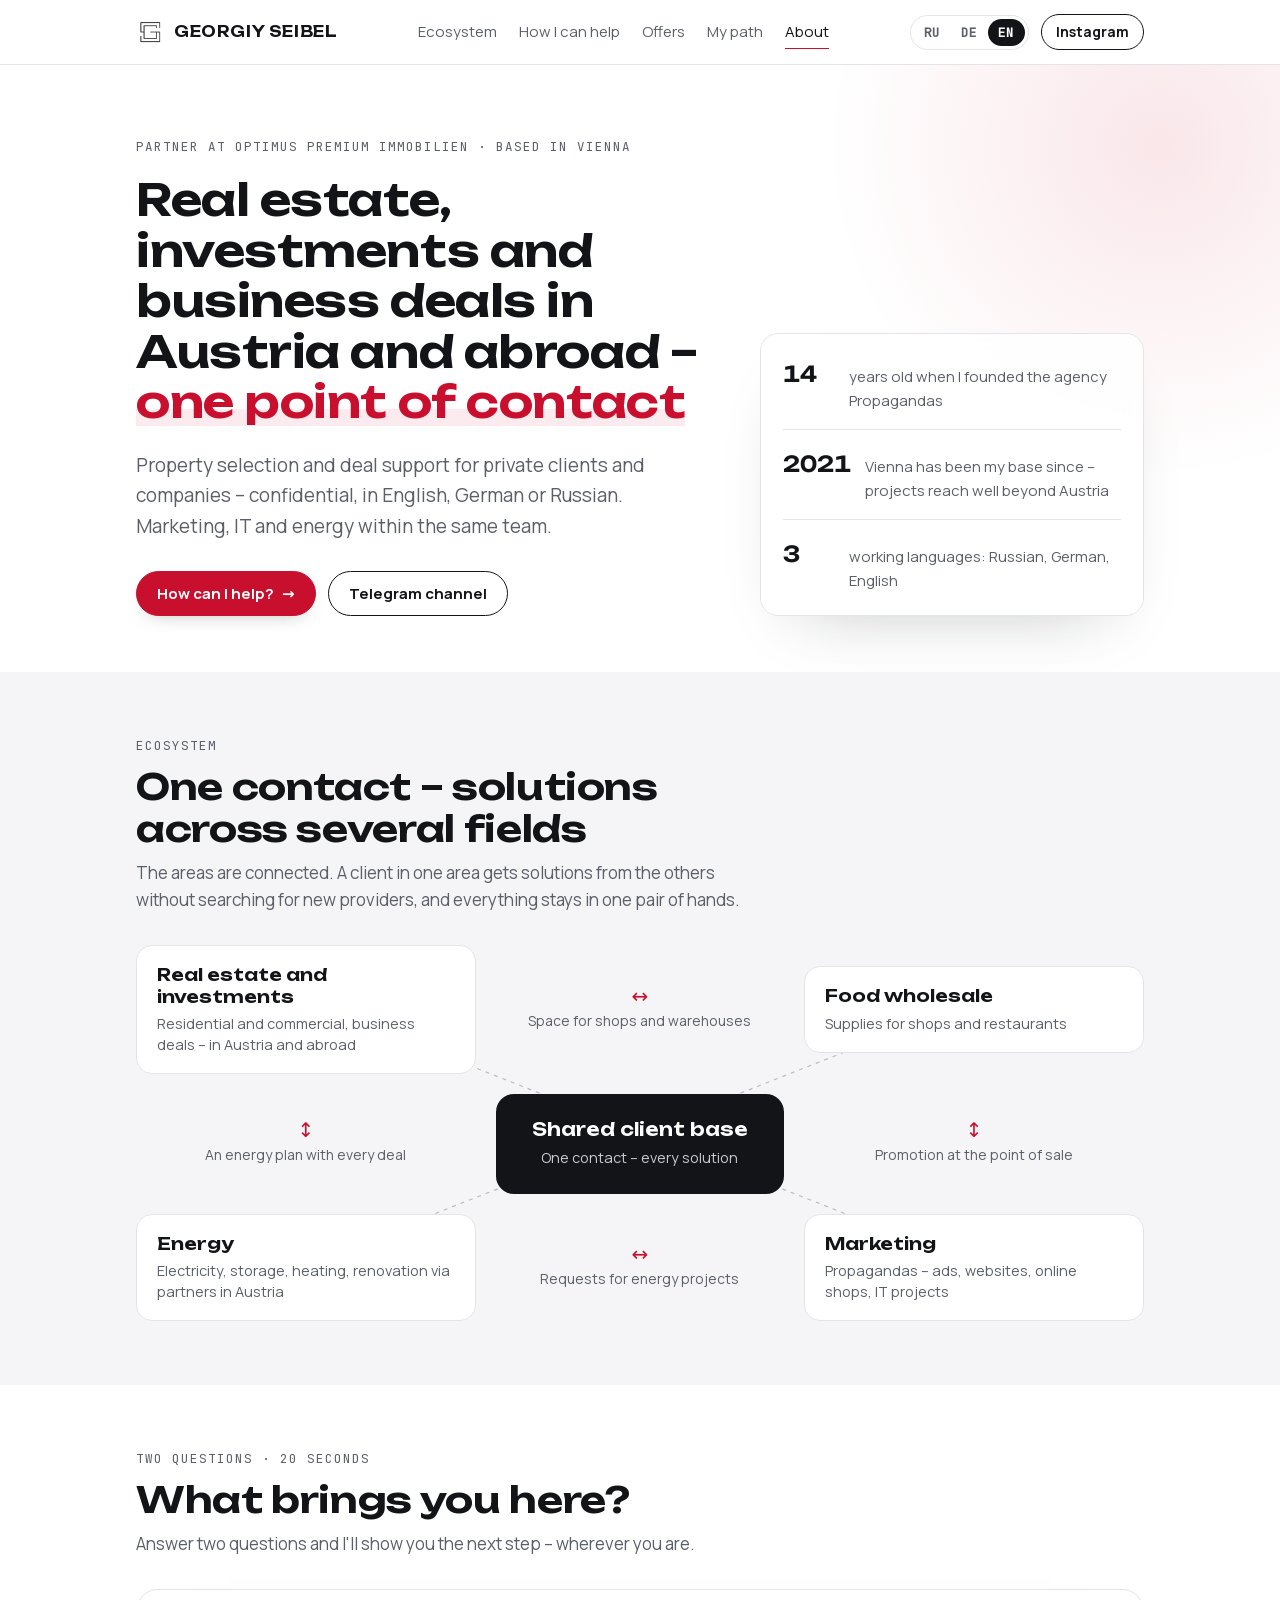
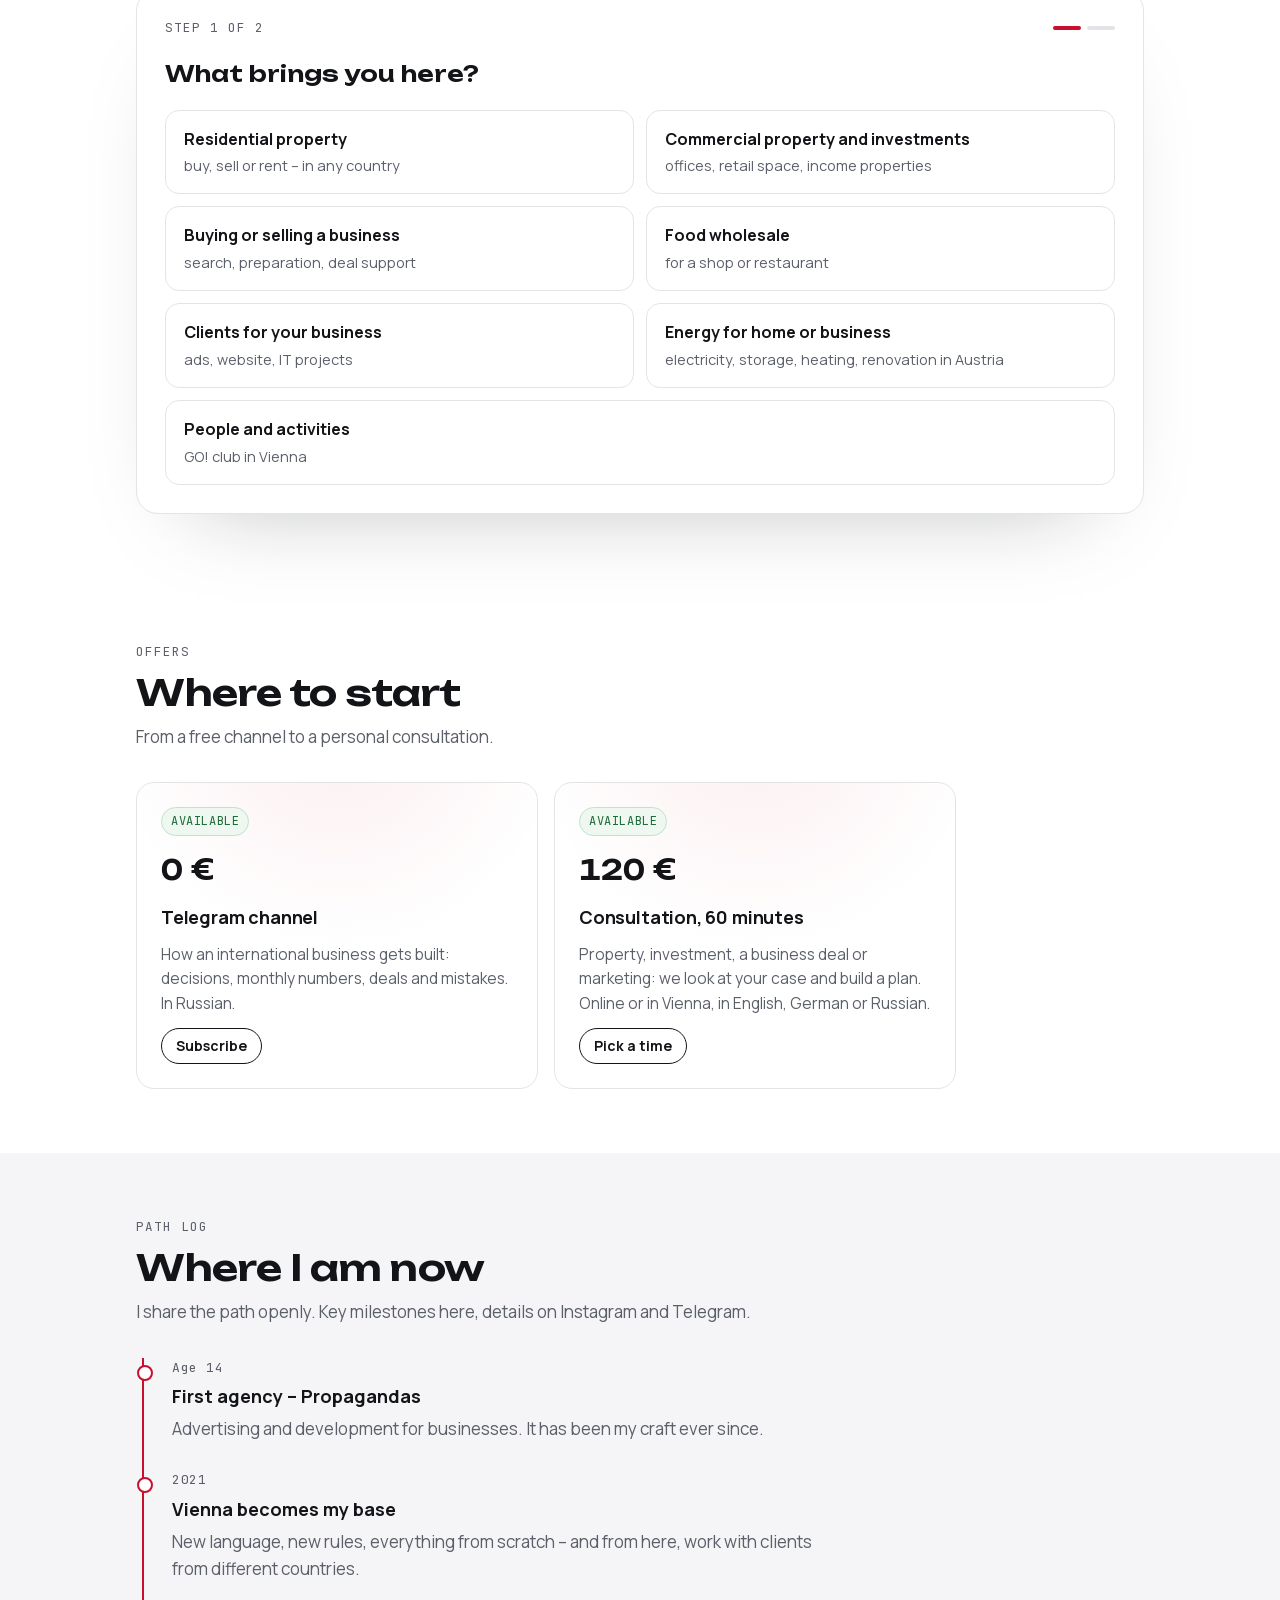
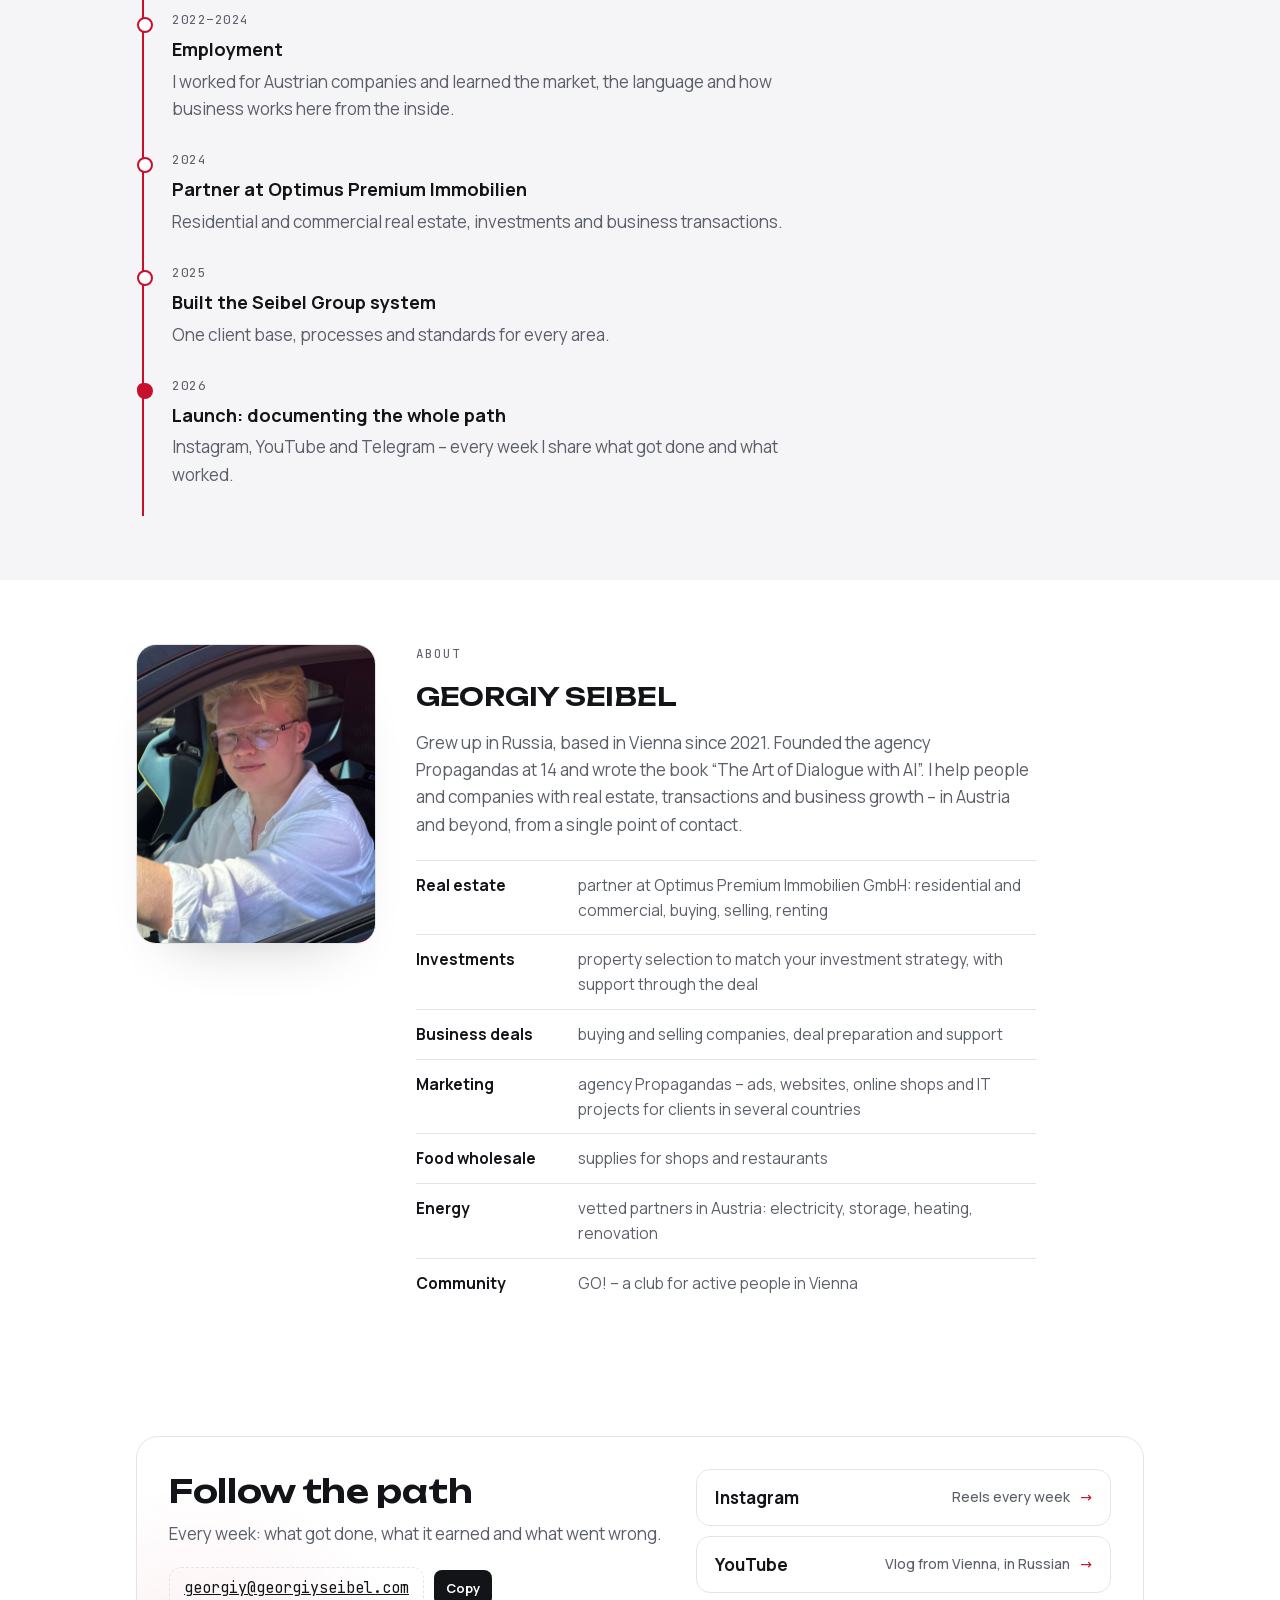
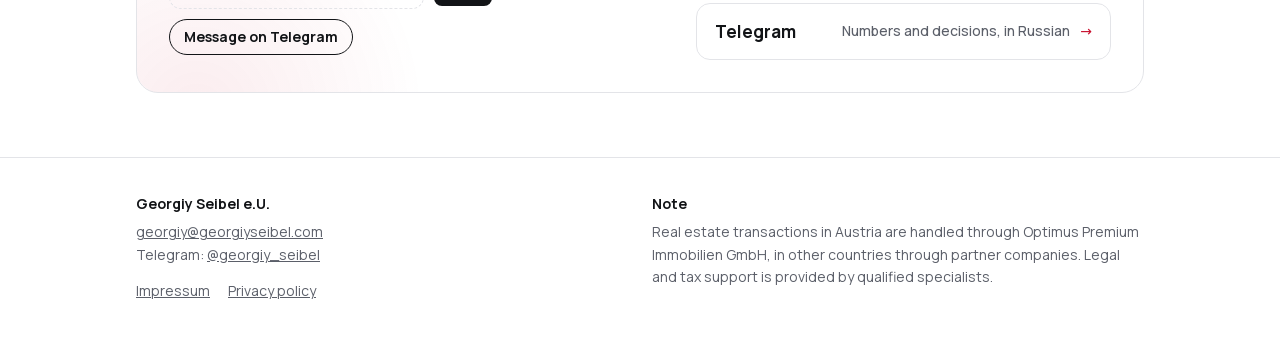
==== commit 559fb14a: "Add portrait, GEORGIY SEIBEL branding, multilingual privacy policy" ====
--- a/index.html
+++ b/index.html
@@ -131,7 +131,9 @@
 .about{display:grid;grid-template-columns:240px 1fr;gap:40px;align-items:start}
 @media (max-width:760px){.about{grid-template-columns:1fr}.portrait{max-width:220px}}
 .portrait{aspect-ratio:4/5;width:100%;border-radius:20px;background:var(--soft);border:1px solid var(--line);display:grid;place-items:center}
-.portrait img{width:44%;height:auto;opacity:.9}
+.portrait{display:block}
+.portrait img{position:absolute;inset:0;width:100%;height:100%;object-fit:cover;object-position:50% 30%;display:block;transition:transform 1.2s var(--ease)}
+.portrait:hover img{transform:scale(1.03)}
 .about-text{display:grid;gap:18px;max-width:62ch;min-width:0}
 .about-text p{color:var(--muted)}
 .areas{display:grid;margin-top:4px}
@@ -276,7 +278,6 @@
 
 /* about detail */
 .portrait{position:relative;overflow:hidden;background:linear-gradient(160deg,#fff 0%,var(--soft) 55%,#eceef2 100%);box-shadow:0 30px 60px -40px rgba(18,20,23,.3)}
-.portrait::after{content:"";position:absolute;left:18px;bottom:18px;width:30px;height:20px;border-radius:3px;background:linear-gradient(var(--red) 33.3%,#fff 33.3% 66.6%,var(--red) 66.6%);box-shadow:0 0 0 1px var(--line)}
 .area{position:relative}
 .area>*{transition:transform .45s var(--ease)}
 .area:hover>*{transform:translateX(12px)}
@@ -426,7 +427,7 @@
 
   <section id="about">
     <div class="wrap about">
-      <div class="portrait" aria-hidden="true"><img src="logo.png" alt="" width="120" height="120"></div>
+      <div class="portrait"><img src="portrait.jpg" alt="GEORGIY SEIBEL" width="960" height="1200" loading="lazy"></div>
       <div class="about-text">
         <div class="eyebrow" data-i18n="nav.about">Обо мне</div>
         <h2 data-i18n="fullname">GEORGIY SEIBEL</h2>
